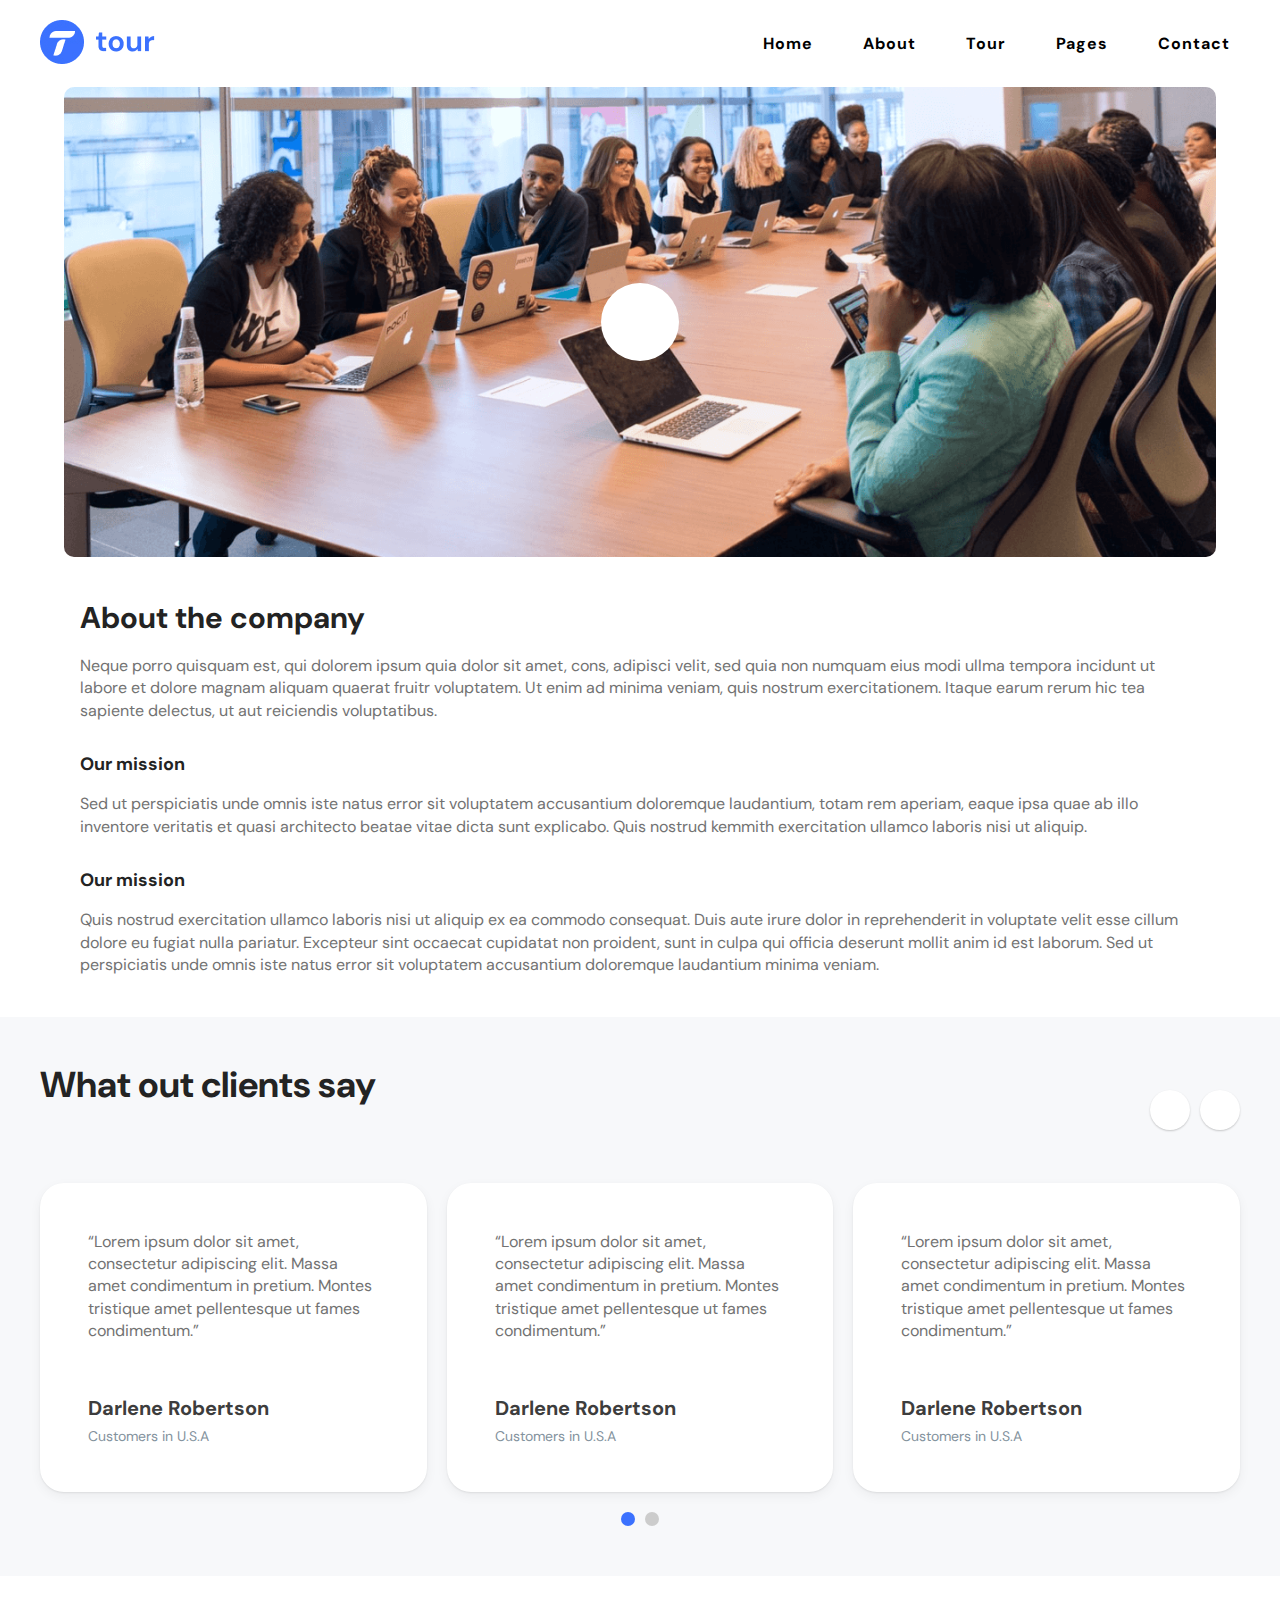
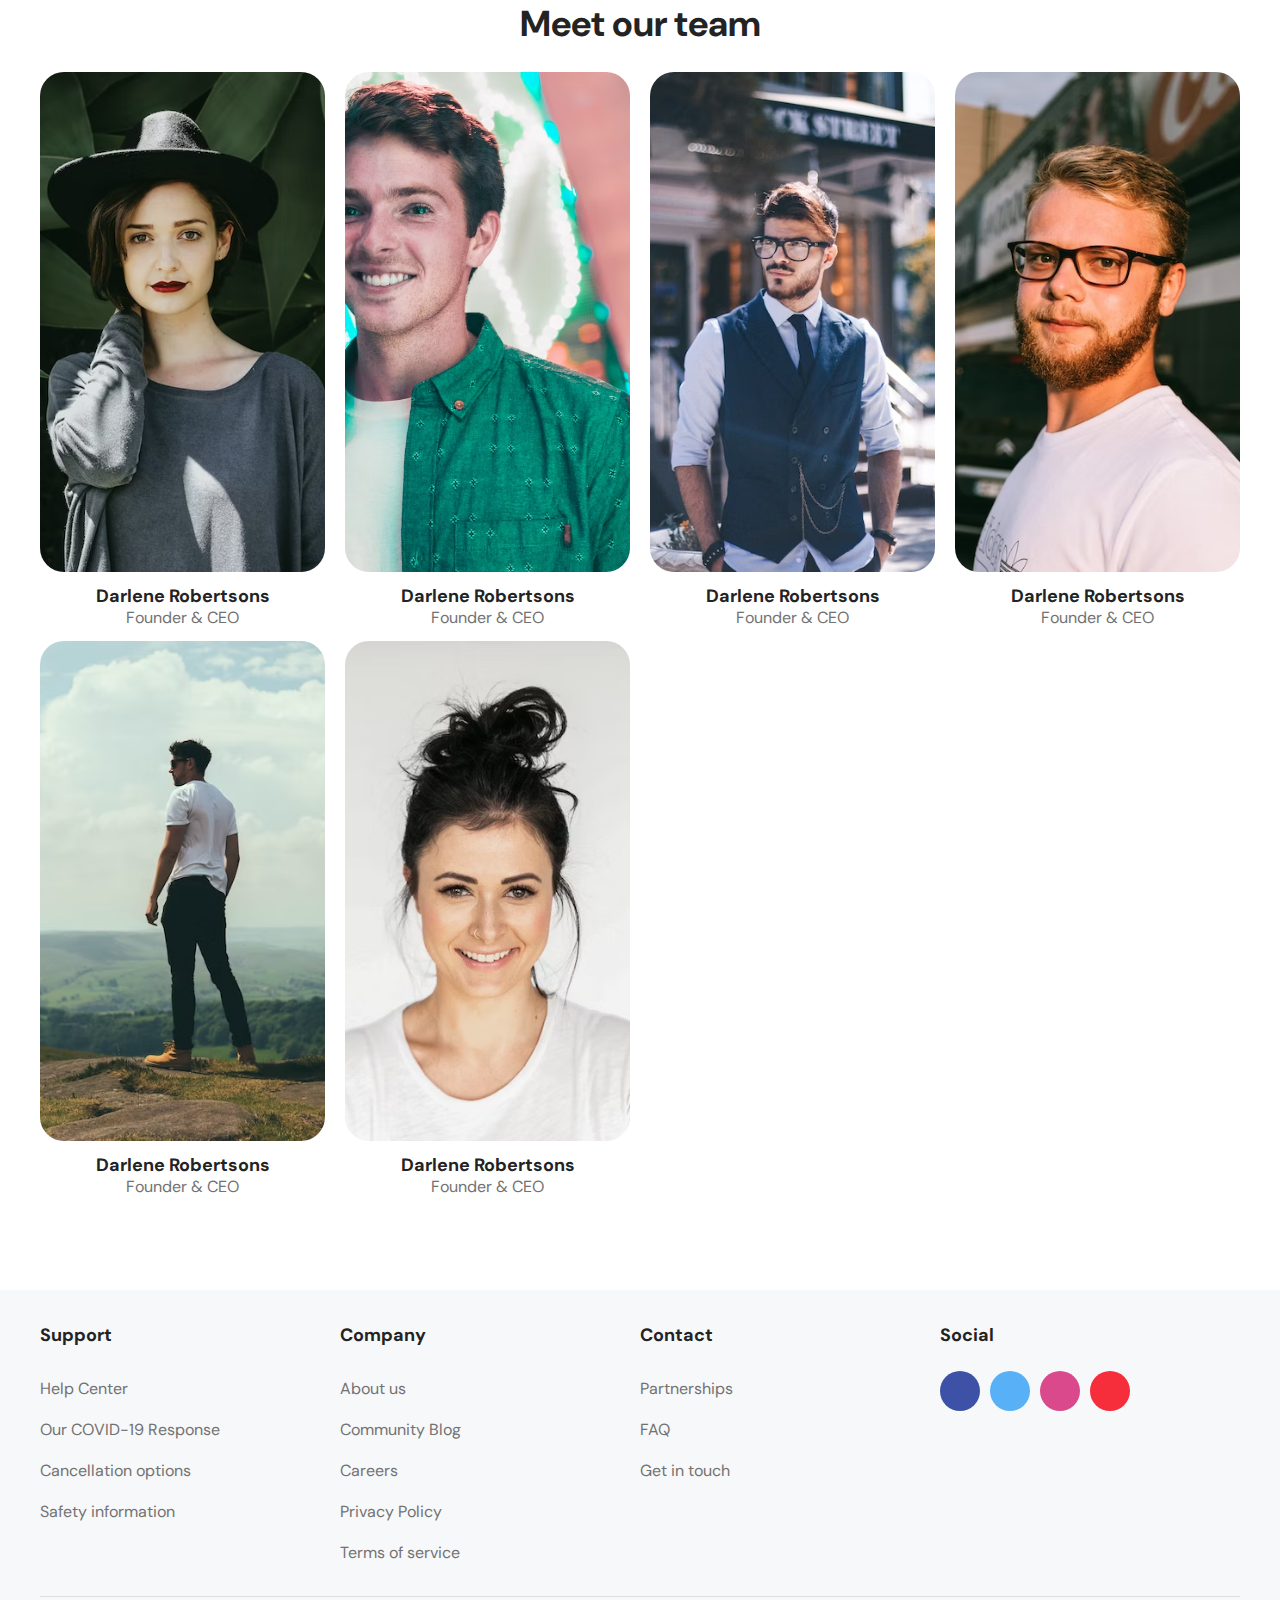
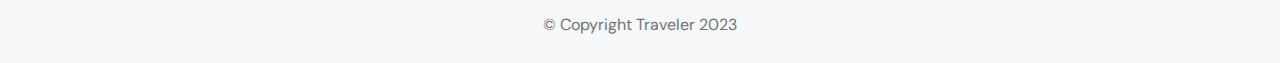
==== about.html @ c70fcf15 ""04/06/23": rest 2 pages" ====
<!DOCTYPE html>
<html lang="en">
  <head>
    <meta charset="UTF-8" />
    <meta http-equiv="X-UA-Compatible" content="IE=edge" />
    <meta name="viewport" content="width=device-width, initial-scale=1.0" />
    <title>Travel Website</title>
    <link rel="preconnect" href="https://fonts.googleapis.com" />
    <link rel="preconnect" href="https://fonts.gstatic.com" crossorigin />
    <link
      href="https://fonts.googleapis.com/css2?family=DM+Sans:wght@400;500;700&display=swap"
      rel="stylesheet"
    />
    <link
      rel="stylesheet"
      href="https://cdnjs.cloudflare.com/ajax/libs/font-awesome/6.4.0/css/all.min.css"
      integrity="sha512-iecdLmaskl7CVkqkXNQ/ZH/XLlvWZOJyj7Yy7tcenmpD1ypASozpmT/E0iPtmFIB46ZmdtAc9eNBvH0H/ZpiBw=="
      crossorigin="anonymous"
      referrerpolicy="no-referrer"
    />
    <link rel="stylesheet" href="./assets/css/reset.css" />
    <link rel="stylesheet" href="./assets/css/styles.css" />
  </head>
  <body>
    <!-- Header -->
    <header class="header">
      <div class="main-content">
        <div class="navbar">
          <a href="./index.html" class="navbar__logo">
            <img
              src="./assets/images/logo.jpg"
              alt="Tour"
              class="navbar__img"
            />
          </a>
          <nav class="navbar-list">
            <li class="navbar-item">
              <a href="./index.html" class="navbar-item__link">Home</a>
            </li>
            <li class="navbar-item">
              <a href="./about.html" class="navbar-item__link">About</a>
            </li>
            <li class="navbar-item">
              <a href="./tour.html" class="navbar-item__link">Tour</a>
            </li>
            <li class="navbar-item">
              <a href="#" class="navbar-item__link" id="page">Pages</a>
              <ul class="subnav">
                <li class="subnav-item">
                  <a href="#" class="subnav-item__link">Blog</a>
                </li>
                <li class="subnav-item">
                  <a href="#" class="subnav-item__link">Destination</a>
                </li>
              </ul>
            </li>
            <ul class="subnav-mobile">
              <li class="subnav-item">
                <a href="#" class="subnav-item__link">Blog</a>
              </li>
              <li class="subnav-item">
                <a href="#" class="subnav-item__link">Destination</a>
              </li>
            </ul>
            <li class="navbar-item">
              <a href="./about.html" class="navbar-item__link">Contact</a>
            </li>
          </nav>
          <div class="navbar-menu">
            <i class="fa-solid fa-bars navbar-menu__icon"></i>
          </div>
          <div class="overlay"></div>
        </div>
      </div>
    </header>
    <!-- Header -->
    <main>
      <section class="about">
        <div class="about-top">
          <div class="about-banner">
            <div class="about-play">
              <i class="fa fa-play"></i>
            </div>
          </div>
        </div>
        <div class="main-content">
          <div class="about-content">
            <!-- Group 1 -->
            <div class="about-group">
              <h2 class="about-group__heading">About the company</h2>
              <p class="about-group__desc">
                Neque porro quisquam est, qui dolorem ipsum quia dolor sit amet,
                cons, adipisci velit, sed quia non numquam eius modi ullma
                tempora incidunt ut labore et dolore magnam aliquam quaerat
                fruitr voluptatem. Ut enim ad minima veniam, quis nostrum
                exercitationem. Itaque earum rerum hic tea sapiente delectus, ut
                aut reiciendis voluptatibus.
              </p>
            </div>
            <div class="about-row">
              <!-- Group 2 -->
              <div class="about-group">
                <h2 class="about-group__heading about-group__heading--small">
                  Our mission
                </h2>
                <p class="about-group__desc">
                  Sed ut perspiciatis unde omnis iste natus error sit voluptatem
                  accusantium doloremque laudantium, totam rem aperiam, eaque
                  ipsa quae ab illo inventore veritatis et quasi architecto
                  beatae vitae dicta sunt explicabo. Quis nostrud kemmith
                  exercitation ullamco laboris nisi ut aliquip.
                </p>
              </div>
              <!-- Group 3 -->
              <div class="about-group">
                <h2 class="about-group__heading about-group__heading--small">
                  Our mission
                </h2>
                <p class="about-group__desc">
                  Quis nostrud exercitation ullamco laboris nisi ut aliquip ex
                  ea commodo consequat. Duis aute irure dolor in reprehenderit
                  in voluptate velit esse cillum dolore eu fugiat nulla
                  pariatur. Excepteur sint occaecat cupidatat non proident, sunt
                  in culpa qui officia deserunt mollit anim id est laborum. Sed
                  ut perspiciatis unde omnis iste natus error sit voluptatem
                  accusantium doloremque laudantium minima veniam.
                </p>
              </div>
            </div>
          </div>
        </div>
      </section>
      <section class="clients">
        <div class="main-content">
          <div class="section-top">
            <h2 class="section-top__heading">What out clients say</h2>
            <div class="section-icons">
              <div class="section-icon">
                <i class="fa fa-arrow-left"></i>
              </div>
              <div class="section-icon">
                <i class="fa fa-arrow-right"></i>
              </div>
            </div>
          </div>
          <div class="clients-body">
            <section class="clients-list">
              <!-- Item 1 -->
              <article class="clients-item">
                <div class="clients-content">
                  <p class="clients-content__desc">
                    “Lorem ipsum dolor sit amet, consectetur adipiscing elit.
                    Massa amet condimentum in pretium. Montes tristique amet
                    pellentesque ut fames condimentum.”
                  </p>
                  <div class="clients-stars">
                    <i class="fa fa fa-star"></i>
                    <i class="fa fa fa-star"></i>
                    <i class="fa fa fa-star"></i>
                    <i class="fa fa fa-star"></i>
                    <i class="fa fa fa-star"></i>
                  </div>
                  <h3 class="clients-content__author">Darlene Robertson</h3>
                  <span class="clients-content__place">Customers in U.S.A</span>
                </div>
              </article>
              <!-- Item 2 -->
              <article class="clients-item">
                <div class="clients-content">
                  <p class="clients-content__desc">
                    “Lorem ipsum dolor sit amet, consectetur adipiscing elit.
                    Massa amet condimentum in pretium. Montes tristique amet
                    pellentesque ut fames condimentum.”
                  </p>
                  <div class="clients-stars">
                    <i class="fa fa fa-star"></i>
                    <i class="fa fa fa-star"></i>
                    <i class="fa fa fa-star"></i>
                    <i class="fa fa fa-star"></i>
                    <i class="fa fa fa-star"></i>
                  </div>
                  <h3 class="clients-content__author">Darlene Robertson</h3>
                  <span class="clients-content__place">Customers in U.S.A</span>
                </div>
              </article>
              <!-- Item 1 -->
              <article class="clients-item">
                <div class="clients-content">
                  <p class="clients-content__desc">
                    “Lorem ipsum dolor sit amet, consectetur adipiscing elit.
                    Massa amet condimentum in pretium. Montes tristique amet
                    pellentesque ut fames condimentum.”
                  </p>
                  <div class="clients-stars">
                    <i class="fa fa fa-star"></i>
                    <i class="fa fa fa-star"></i>
                    <i class="fa fa fa-star"></i>
                    <i class="fa fa fa-star"></i>
                    <i class="fa fa fa-star"></i>
                  </div>
                  <h3 class="clients-content__author">Darlene Robertson</h3>
                  <span class="clients-content__place">Customers in U.S.A</span>
                </div>
              </article>
            </section>
            <ul class="clients-dots">
              <li class="clients-dot active"></li>
              <li class="clients-dot"></li>
            </ul>
          </div>
        </div>
      </section>
      <section class="members">
        <div class="main-content">
          <div class="section-top">
            <h2 class="section-top__heading">Meet our team</h2>
          </div>
          <div class="members-list">
            <!-- Item 1 -->
            <div class="members-item">
              <figure class="members-thumb">
                <img
                  src="./assets/images/ceo-1.avif"
                  alt=""
                  class="members-thumb__img"
                />
              </figure>
              <div class="members-content">
                <h3 class="members-content__author">Darlene Robertsons</h3>
                <p class="members-content__career">Founder & CEO</p>
              </div>
            </div>
            <!-- Item 2 -->
            <div class="members-item">
              <figure class="members-thumb">
                <img
                  src="./assets/images/ceo-2.avif"
                  alt=""
                  class="members-thumb__img"
                />
              </figure>
              <div class="members-content">
                <h3 class="members-content__author">Darlene Robertsons</h3>
                <p class="members-content__career">Founder & CEO</p>
              </div>
            </div>
            <!-- Item 3 -->
            <div class="members-item">
              <figure class="members-thumb">
                <img
                  src="./assets/images/ceo-3.avif"
                  alt=""
                  class="members-thumb__img"
                />
              </figure>
              <div class="members-content">
                <h3 class="members-content__author">Darlene Robertsons</h3>
                <p class="members-content__career">Founder & CEO</p>
              </div>
            </div>
            <!-- Item 4 -->
            <div class="members-item">
              <figure class="members-thumb">
                <img
                  src="./assets/images/ceo-4.avif"
                  alt=""
                  class="members-thumb__img"
                />
              </figure>
              <div class="members-content">
                <h3 class="members-content__author">Darlene Robertsons</h3>
                <p class="members-content__career">Founder & CEO</p>
              </div>
            </div>
            <!-- Item 5 -->
            <div class="members-item">
              <figure class="members-thumb">
                <img
                  src="./assets/images/ceo-5.avif"
                  alt=""
                  class="members-thumb__img"
                />
              </figure>
              <div class="members-content">
                <h3 class="members-content__author">Darlene Robertsons</h3>
                <p class="members-content__career">Founder & CEO</p>
              </div>
            </div>
            <!-- Item 6 -->
            <div class="members-item">
              <figure class="members-thumb">
                <img
                  src="./assets/images/ceo-6.avif"
                  alt=""
                  class="members-thumb__img"
                />
              </figure>
              <div class="members-content">
                <h3 class="members-content__author">Darlene Robertsons</h3>
                <p class="members-content__career">Founder & CEO</p>
              </div>
            </div>
          </div>
        </div>
      </section>
    </main>
    <!-- Footer -->
    <footer class="footer">
      <div class="main-content">
        <div class="footer-row">
          <div class="footer-col">
            <h3 class="footer-col__heading">Support</h3>
            <ul class="foooter-list">
              <li class="footer-item">
                <a href="#" class="footer-link">Help Center</a>
              </li>
              <li class="footer-item">
                <a href="#" class="footer-link">Our COVID-19 Response</a>
              </li>
              <li class="footer-item">
                <a href="#" class="footer-link">Cancellation options</a>
              </li>
              <li class="footer-item">
                <a href="#" class="footer-link">Safety information</a>
              </li>
            </ul>
          </div>
          <div class="footer-col">
            <h3 class="footer-col__heading">Company</h3>
            <ul class="foooter-list">
              <li class="footer-item">
                <a href="#" class="footer-link">About us</a>
              </li>
              <li class="footer-item">
                <a href="#" class="footer-link">Community Blog</a>
              </li>
              <li class="footer-item">
                <a href="#" class="footer-link">Careers</a>
              </li>
              <li class="footer-item">
                <a href="#" class="footer-link">Privacy Policy</a>
              </li>
              <li class="footer-item">
                <a href="#" class="footer-link">Terms of service </a>
              </li>
            </ul>
          </div>
          <div class="footer-col">
            <h3 class="footer-col__heading">Contact</h3>
            <ul class="foooter-list">
              <li class="footer-item">
                <a href="#" class="footer-link">Partnerships</a>
              </li>
              <li class="footer-item">
                <a href="#" class="footer-link">FAQ</a>
              </li>
              <li class="footer-item">
                <a href="#" class="footer-link">Get in touch</a>
              </li>
            </ul>
          </div>
          <div class="footer-col">
            <h3 class="footer-col__heading">Social</h3>
            <ul class="footer-social">
              <li class="footer-social__item">
                <a href="#" class="footer-social__link">
                  <i class="fa-brands fa-facebook"></i>
                </a>
              </li>
              <li class="footer-social__item">
                <a href="#" class="footer-social__link">
                  <i class="fa-brands fa-twitter"></i>
                </a>
              </li>
              <li class="footer-social__item">
                <a href="#" class="footer-social__link">
                  <i class="fa-brands fa-instagram"></i>
                </a>
              </li>
              <li class="footer-social__item">
                <a href="#" class="footer-social__link">
                  <i class="fa-brands fa-youtube"></i>
                </a>
              </li>
            </ul>
          </div>
        </div>
        <div class="copyright">© Copyright Traveler 2023</div>
      </div>
    </footer>
    <!-- Footer -->
    <script src="./assets/js/main.js"></script>
  </body>
</html>
---- assets/css/styles.css ----
html {
  font-size: 62.5%;
}

html,
body {
  scroll-behavior: smooth;
}

body {
  font-size: 1.6rem;
  font-family: "DM Sans", sans-serif;
  line-height: 1;
}

ul,
li {
  list-style: none;
}

a {
  text-decoration: none;
}

.main-content {
  width: 1200px;
  max-width: 100%;
  margin: 0 auto;
}

.header {
  background-color: #fff;
  padding: 2rem;
}
.header .navbar {
  display: flex;
  align-items: center;
  justify-content: space-between;
}
.header .navbar-list {
  display: flex;
  align-items: center;
  gap: 0 3rem;
}
.header .navbar-item {
  position: relative;
}
.header .navbar-item:hover .subnav {
  opacity: 1;
  visibility: visible;
}
.header .navbar-item__link {
  font-size: 1.6rem;
  font-weight: 700;
  padding: 1rem;
  color: #000;
  letter-spacing: 1px;
  transition: all 0.3s ease;
}
.header .navbar-item__link:hover {
  color: #3b71fe;
}
.header .navbar .subnav {
  position: absolute;
  background-color: #fff;
  box-shadow: 1px 1px 10px rgba(0, 0, 0, 0.1);
  left: 0;
  top: calc(100% + 36px);
  border-radius: 1rem;
  padding: 1rem;
  min-width: 12rem;
  transition: 0.25s all linear;
  opacity: 0;
  visibility: visible;
  z-index: 10;
}
.header .navbar .subnav-item__link {
  display: block;
  width: 100%;
  font-size: 1.6rem;
  color: #000;
  padding: 1.5rem 1rem;
  transition: all 0.3s ease;
}
.header .navbar .subnav-item__link:hover {
  color: #3b71fe;
}
.header .navbar .subnav::before {
  content: "";
  width: 100%;
  height: 3rem;
  background-color: transparent;
  position: absolute;
  left: 0;
  top: -3rem;
  z-index: 1;
  cursor: pointer;
}
.header .navbar-menu {
  width: 4rem;
  height: 4rem;
  display: flex;
  align-items: center;
  justify-content: center;
  font-size: 1.8rem;
  background-color: #3b71fe;
  border-radius: 6px;
  color: #fff;
  cursor: pointer;
  display: none;
  transition: all 0.25s linear;
}
.header .overlay {
  position: fixed;
  width: 100%;
  height: 100%;
  left: 0;
  top: 0;
  background-color: rgba(0, 0, 0, 0.4);
  z-index: 4;
  display: none;
}
.header .subnav-mobile {
  display: none;
}
@media only screen and (max-width: 1023.98px) {
  .header .navbar-menu {
    display: flex;
  }
  .header .navbar-list {
    position: fixed;
    width: 32rem;
    height: 100vh;
    background-color: #fff;
    box-shadow: 2px 2px 4px rgba(0, 0, 0, 0.2);
    left: 0;
    top: 0;
    display: block;
    padding: 2rem;
    transform: translateX(-100%);
    transition: all ease-in-out 0.3s;
    z-index: 5;
  }
  .header .navbar-list.active {
    transform: translateX(0%);
  }
  .header .navbar-item {
    padding: 2rem 2rem 2rem 0;
    border-bottom: 1px solid #ccc;
    text-transform: uppercase;
  }
  .header .subnav {
    display: none;
  }
  .header .subnav-mobile {
    padding: 0 2rem;
  }
  .header .subnav-mobile.is-actived {
    display: block;
  }
  .header .subnav-mobile .subnav-item {
    width: 100%;
  }
  .header .subnav-mobile .subnav-item__link {
    border-bottom: 1px solid #ccc;
    font-weight: 500;
  }
}
@media only screen and (max-width: 767.98px) {
  .header .navbar-list {
    width: 26rem;
  }
}

.hero {
  background: url("../../../assets/images/banner.png") no-repeat center/cover;
  padding: 13rem 0;
}
.hero-content {
  text-align: center;
}
.hero-content__heading {
  font-size: 6.4rem;
  color: #fff;
  font-weight: bold;
}
.hero-conent__desc {
  font-size: 1.8rem;
  color: #fff;
  margin: 1rem 0 3rem;
}
.hero-search {
  background-color: #fff;
  border-radius: 70px;
  box-shadow: 0px 1px 2px 0px rgba(0, 0, 0, 0.2);
}
.hero .destination-search {
  display: flex;
  align-items: center;
  justify-content: space-between;
  padding: 2rem;
}
.hero .destination-item {
  display: flex;
  align-items: center;
  gap: 0 2.5rem;
}
.hero .detination-info {
  display: flex;
  flex-direction: column;
  align-items: flex-start;
}
.hero .destination-title {
  color: #232323;
  margin-bottom: 0.5rem;
  font-weight: 500;
}
.hero .destination-wrapper {
  display: flex;
  gap: 0 12rem;
}
.hero .destination-ques,
.hero .destination-date {
  color: #727272;
  font-size: 1.4rem;
}
.hero-btn {
  background-color: #3b71fe;
  border-radius: 7rem;
  color: #fff;
  padding: 15px 35px;
  font-weight: 500;
  font-family: inherit;
  border: none;
  cursor: pointer;
  font-size: 1.6rem;
  min-width: 12rem;
  transition: all 0.25s linear;
}
.hero-btn:hover {
  background-color: rgba(59, 113, 254, 0.8);
}
@media only screen and (max-width: 1023.98px) {
  .hero-content__heading {
    font-size: 4.2rem;
  }
  .hero-search {
    margin: 0 2rem;
  }
}
@media only screen and (max-width: 767.98px) {
  .hero-btn {
    width: 100%;
    border-radius: 0 0 2rem 2rem;
    height: 8.2rem;
  }
  .hero-search {
    border-radius: 2rem;
  }
  .hero .destination-search {
    display: block;
    padding: 0;
  }
  .hero .destination-item {
    border-bottom: 1px solid #dedede;
    height: 8.2rem;
    padding: 2rem;
  }
  .hero .destination-wrapper {
    display: flex;
    align-items: center;
    gap: 0;
  }
  .hero .destination-wrapper > * {
    width: 50%;
  }
}

.top {
  padding: 8rem 0;
}
.top-tour__heading {
  font-size: 3.6rem;
  color: #232323;
  font-weight: bold;
  text-align: center;
}
.top-images {
  position: relative;
}
.top-wrapper {
  display: grid;
  grid-template-columns: repeat(5, 1fr);
  grid-column-gap: 1rem;
  height: 34rem;
  align-content: center;
}
.top-item {
  width: inherit;
  height: inherit;
  text-align: center;
  overflow: hidden;
  border-radius: 50%;
}
.top-item:hover .top-link img {
  transition: all 0.25s ease-in-out;
  transform: scale(1.1);
}
.top-link img {
  width: 100%;
  height: 100%;
  display: block;
  object-fit: cover;
  border-radius: 50%;
  transition: all 0.25s ease-in-out;
}
.top-view {
  font-size: 1.8rem;
  color: #232323;
  font-weight: bold;
  display: block;
  margin: 1.6rem 0 0.5rem;
}
.top-quantity {
  font-size: 1.6rem;
  color: #727272;
  line-height: 2.6rem;
}
.top-prev, .top-next {
  width: 4rem;
  height: 4rem;
  box-shadow: 0 7px 29px rgba(0, 0, 0, 0.2);
  border-radius: 50%;
  font-size: 1.6rem;
  color: #727272;
  display: flex;
  align-items: center;
  justify-content: center;
  cursor: pointer;
  position: absolute;
}
.top-prev {
  left: -5rem;
  top: 50%;
  transform: translateY(-50%);
}
.top-next {
  right: -2rem;
  top: 50%;
  transform: translateY(-50%);
}
.top-wrapper__item {
  text-align: center;
  width: 20rem;
  height: 20rem;
}
@media only screen and (max-width: 1023.98px) {
  .top-tour__heading {
    font-size: 3.2rem;
  }
  .top-prev, .top-next {
    display: none;
  }
  .top-wrapper {
    grid-auto-flow: column;
    overflow-x: auto;
    scroll-snap-type: x mandatory;
    scroll-snap-stop: always;
  }
  .top-wrapper::-webkit-scrollbar {
    display: none;
  }
  .top-item {
    scroll-snap-align: start;
  }
}
@media only screen and (max-width: 767.98px) {
  .top {
    padding: 5rem 0;
  }
}

.popular {
  padding: 3rem 0;
}
.popular-list {
  display: flex;
  align-items: center;
  gap: 0 2rem;
}
.popular-item {
  width: 25%;
  background-color: #fff;
  border-radius: 10px;
  box-shadow: 0 1px 2px rgba(0, 0, 0, 0.0784313725), 0 4px 12px rgba(0, 0, 0, 0.0509803922);
}
.popular-images {
  position: relative;
  border-radius: 2rem 2rem 0 0;
}
.popular-img {
  width: 100%;
  height: 100%;
  object-fit: cover;
  display: block;
  border-radius: 2rem 2rem 0 0;
  transition: all 0.3s ease-in-out;
}
.popular-thumb {
  display: flex;
}
.popular-features {
  position: absolute;
  top: 2rem;
  left: 2rem;
  padding: 4px 8px;
  background-color: #3b71fe;
  color: #fff;
  font-size: 1.4rem;
  border-radius: 6px;
  font-weight: bold;
}
.popular-thumb .fa-heart {
  position: absolute;
  top: 2rem;
  right: 2rem;
  color: #99acb7;
}
.popular-thumb img {
  position: absolute;
  right: 2rem;
  bottom: 0;
  transform: translateY(50%);
  width: 3.5rem;
  height: 3.5rem;
  object-fit: cover;
  border-radius: 50%;
}
.popular-content {
  background-color: #fff;
  padding: 2rem;
  border-radius: 0 0 2rem 2rem;
}
.popular-title {
  font-size: 1.4rem;
  color: #727272;
  display: block;
}
.popular-heading {
  font-size: 1.8rem;
  color: #232323;
  font-weight: bold;
  display: block;
  margin: 0.8rem 0 1rem;
}
.popular-link {
  color: inherit;
}
.popular-rate {
  display: flex;
  align-items: flex-start;
  gap: 0 0.5rem;
  margin-bottom: 2rem;
}
.popular-rate .fa-star {
  color: #ffb21d;
}
.popular-reviews {
  font-size: 1.4rem;
  color: #727272;
}
.popular-price {
  display: flex;
  align-items: center;
  justify-content: space-between;
  padding-top: 2rem;
  border-top: 1px solid #dedede;
}
.popular-price p {
  font-size: 1.4rem;
  color: #727272;
}
.popular-price strong {
  color: #232323;
  font-weight: bold;
}
.popular-second {
  color: #727272;
}
@media only screen and (max-width: 1023.98px) {
  .popular .section-top {
    padding: 2rem;
  }
  .popular-list {
    flex-wrap: wrap;
    margin-left: 3rem;
  }
  .popular-item {
    width: calc(50% - 1rem);
    margin-left: -1rem;
    margin-top: 1rem;
  }
}
@media only screen and (max-width: 767.98px) {
  .popular .section-top__heading {
    width: 100%;
    font-size: 3rem;
    text-align: center;
    margin-bottom: 3rem;
  }
  .popular-list {
    display: block;
    margin-left: 0;
    padding: 2rem;
  }
  .popular-item {
    width: 100%;
    margin-left: 0;
    margin-top: 2rem;
  }
  .popular .section-icons {
    display: none;
  }
}

.stories {
  background-color: #f7f8fa;
  padding: 3rem 0;
}
.stories-body {
  margin-top: 3rem;
}
.stories-cards {
  display: flex;
  align-items: center;
  margin-left: -2rem;
}
.stories-card {
  width: calc(25% - 2rem);
  margin-left: 2rem;
  transition: all 0.3s ease-in;
}
.stories-card:hover {
  transform: translateY(-5px);
}
.stories-images {
  border-radius: 2rem 2rem 0 0;
  overflow: hidden;
}
.stories-img {
  width: 100%;
  height: 100%;
  display: block;
  object-fit: contain;
  transition: all 0.3s ease-in-out;
  border-radius: 2rem 2rem 0 0;
}
.stories-img:hover {
  transform: scale(1.1);
}
.stories-content {
  padding: 2rem;
  border-radius: 0 0 2rem 2rem;
  background-color: #fff;
  box-shadow: 1px 1px 5px rgba(0, 0, 0, 0.1);
}
.stories-heading {
  font-size: 1.8rem;
  color: #232323;
  font-weight: bold;
  display: block;
  margin-bottom: 1rem;
}
.stories-heading a {
  color: inherit;
}
.stories-desc {
  font-size: 1.6rem;
  color: #727272;
  line-height: 1.625;
}
@media only screen and (max-width: 1023.98px) {
  .stories .section-top {
    padding: 2rem;
  }
  .stories-cards {
    flex-wrap: wrap;
    margin-left: -1.5rem;
    padding: 2rem;
  }
  .stories-card {
    width: calc(50% - 1.5rem);
    margin-left: 1.5rem;
    margin-top: 1.5rem;
  }
}
@media only screen and (max-width: 767.98px) {
  .stories-body {
    margin-top: 1.5rem;
  }
  .stories .section-top__heading {
    width: 100%;
    font-size: 3rem;
    text-align: center;
    margin-bottom: 0;
  }
  .stories .section-icons {
    display: none;
  }
  .stories-cards {
    display: block;
    margin-left: 0;
  }
  .stories-card {
    width: 100%;
    margin-left: 0;
  }
}

.offers {
  padding: 5rem 0;
  background-color: #fff;
}
.offers-main {
  display: flex;
}
.offers-images, .offers-content {
  width: 50%;
}
.offers-img {
  width: 100%;
  height: 100%;
  object-fit: cover;
  display: block;
  border-radius: 2rem 0 0 2rem;
}
.offers-content {
  border: 1px solid #dedede;
  border-left: none;
  border-radius: 0 2rem 2rem 0;
  background-color: #fcfcfc;
  text-align: center;
  padding: 6rem;
}
.offers-content__heading {
  font-size: 3.6rem;
  color: #232323;
  font-weight: bold;
}
.offers-content__desc {
  font-size: 1.6rem;
  color: #727272;
  line-height: 1.625;
  margin: 2rem 0 3rem;
}
.offers-form__group {
  position: relative;
}
.offers-form__group-input {
  display: block;
  width: 100%;
  height: 60px;
  border: 1px solid #dedede;
  border-radius: 80px;
  font-size: 16px;
  font-weight: 400;
  color: #83929d;
  padding-left: 2rem;
  margin-right: 1rem;
  font-family: inherit;
}
.offers-form__group-input:focus {
  outline: none;
}
.offers-form__group-btn {
  position: absolute;
  right: 0;
  top: 50%;
  transform: translateY(-50%);
  background-color: #3b71fe;
  font-size: 1.6rem;
  color: #fff;
  font-weight: 500;
  border-radius: 8rem;
  width: max-content;
  display: block;
  border: none;
  outline: none;
  cursor: pointer;
  font-family: inherit;
  padding: 15px 35px;
  transition: all 0.3s ease;
}
.offers-form__group-btn:hover {
  background-color: rgba(59, 113, 254, 0.7);
}
@media only screen and (max-width: 1023.98px) {
  .offers-content__heading {
    font-size: 2.8rem;
  }
  .offers-main {
    flex-direction: column;
    padding: 0 2rem;
  }
  .offers-images {
    width: 100%;
    border-radius: 2rem 2rem 0 0;
  }
  .offers-img {
    border-radius: 2rem 2rem 0 0;
  }
  .offers-content {
    width: 100%;
    border-radius: 0 0 2rem 2rem;
    padding: 4rem 0;
    border-width: 0 1px 1px 1px;
    border-color: #dedede;
  }
  .offers-form__group-btn {
    right: 1rem;
  }
  .offers-form__group-input {
    width: 97%;
  }
}
@media only screen and (max-width: 767.98px) {
  .offers-form__group-input {
    width: 93%;
  }
}

.about-top {
  width: 90%;
  margin: 0 auto;
  height: 47rem;
}
.about-banner {
  position: relative;
  width: 100%;
  background-image: url("../../../assets/images/bg-video.png");
  background-repeat: no-repeat;
  background-position: center;
  background-size: cover;
  width: 100%;
  height: 100%;
  border-radius: 10px;
}
.about-play {
  position: absolute;
  top: 50%;
  left: 50%;
  transform: translate(-50%, -50%);
  background-color: #fff;
  width: 7.8rem;
  height: 7.8rem;
  color: #3b71fe;
  border-radius: 50%;
  display: flex;
  align-items: center;
  justify-content: center;
  font-size: 2rem;
  cursor: pointer;
  transition: all 0.3s ease;
}
.about-play:hover {
  background-color: #3b71fe;
  color: #fff;
}
.about-banner__img {
  width: 100%;
  height: 100%;
  object-fit: cover;
}
.about-content {
  margin: 4rem;
}
.about-group {
  margin-bottom: 3rem;
}
.about-group:last-of-type {
  margin-bottom: 0;
}
.about-group__heading {
  font-size: 3rem;
  font-weight: bold;
  color: #232323;
  line-height: 1.4;
  margin-bottom: 1.6rem;
}
.about-group__heading--small {
  font-size: 1.8rem;
}
.about-group__desc {
  font-size: 1.6rem;
  color: #727272;
  line-height: 1.4;
}
@media only screen and (max-width: 1023.98px) {
  .about-content {
    margin-top: 3rem;
  }
  .about-group {
    margin-bottom: 2rem;
  }
}
@media only screen and (max-width: 767.98px) {
  .about-content {
    margin: 2.5rem;
  }
}

.clients {
  background-color: #f7f8fa;
  padding: 5rem 2rem;
}
.clients .section-top {
  margin-bottom: 3rem;
}
.clients-list {
  display: grid;
  grid-template-columns: repeat(auto-fit, minmax(calc(33.3333333333% - 2rem), 1fr));
  grid-gap: 0 2rem;
}
.clients-item {
  background-color: #fff;
  border-radius: 2.4rem;
  box-shadow: 0 1px 2px rgba(0, 0, 0, 0.08), 0 4px 12px rgba(0, 0, 0, 0.05);
  margin-bottom: 2rem;
}
.clients-content {
  padding: 4.8rem;
}
.clients-content__desc {
  font-size: 1.6rem;
  color: #727272;
  line-height: 1.4;
  margin-bottom: 3rem;
}
.clients-stars {
  display: inline-flex;
}
.clients-stars i {
  color: #ffb21d;
}
.clients-content__author {
  margin: 1rem 0;
  color: #3d3d3d;
  font-weight: bold;
  font-size: 2rem;
}
.clients-content__place {
  font-size: 1.4rem;
  color: #83929d;
}
.clients-dots {
  display: flex;
  justify-content: center;
  width: 100%;
  gap: 0 1rem;
}
.clients-dot {
  width: 1.4rem;
  height: 1.4rem;
  background-color: #ccc;
  border-radius: 50%;
  cursor: pointer;
}
.clients-dot.active {
  background-color: #3b71fe;
}
@media only screen and (max-width: 1023.98px) {
  .clients .section-top__heading {
    font-size: 3.2rem;
  }
  .clients-list {
    grid-auto-flow: column;
    grid-template-columns: repeat(3, 60%);
    overflow-x: auto;
    scroll-snap-type: x mandatory;
    scroll-behavior: smooth;
    -ms-overflow-style: none; /* IE and Edge */
    scrollbar-width: none; /* Firefox */
  }
  .clients-list::-webkit-scrollbar {
    display: none;
  }
  .clients-item {
    scroll-snap-align: start;
    scroll-snap-stop: always;
  }
}
@media only screen and (max-width: 767.98px) {
  .clients {
    padding: 4rem 2rem;
  }
  .clients-list {
    grid-template-columns: repeat(3, 90%);
  }
  .clients-dots {
    display: none;
  }
  .clients .section-icons {
    display: none;
  }
  .clients .section-top {
    text-align: center;
    margin-bottom: 0;
  }
  .clients .section-top__heading {
    width: 100%;
    margin-bottom: 3rem;
  }
}

.members {
  margin: 3rem 0 8rem;
}
.members .section-top {
  text-align: center;
}
.members .section-top__heading {
  width: 100%;
  margin-bottom: 3rem;
}
.members-list {
  display: flex;
  flex-wrap: wrap;
  margin-left: -2rem;
}
.members-item {
  width: calc(25% - 2rem);
  margin-left: 2rem;
}
.members-thumb {
  height: 50rem;
  overflow: hidden;
  border-radius: 2.4rem;
}
.members-thumb:hover .members-thumb__img {
  transform: scale(1.2);
}
.members-thumb__img {
  display: block;
  width: 100%;
  height: 100%;
  object-fit: cover;
  transition: all 0.3s ease;
  cursor: pointer;
}
.members-content {
  padding: 1.5rem 0;
  text-align: center;
}
.members-content__author {
  font-size: 1.8rem;
  color: #232323;
  font-weight: 700;
  margin-bottom: 0.5rem;
}
.members-content__career {
  font-size: 1.6rem;
  color: #727272;
}
@media only screen and (max-width: 1023.98px) {
  .members-list {
    margin: 0;
    gap: 0;
    padding: 2rem;
    margin-left: -2rem;
  }
  .members-item {
    width: calc(50% - 2rem);
    margin: 0;
    margin-left: 2rem;
  }
}
@media only screen and (max-width: 767.98px) {
  .members-item {
    width: 100%;
  }
}

.path {
  padding: 2rem 0;
  border: 1px solid;
  border-left: 0;
  border-right: 0;
  border-color: #eaeef3;
  margin-bottom: 3rem;
  display: block;
}
.path-list {
  display: flex;
  gap: 0 3rem;
  position: relative;
}
.path-list::before {
  content: "";
  width: 5px;
  height: 5px;
  background-color: #ccc;
  border-radius: 50%;
  position: absolute;
  top: 50%;
  left: 5%;
  transform: translate(-50%, -50%);
}
.path-item__link {
  color: #5e6d77;
  font-size: 1.6rem;
}
.path-item__link.active {
  color: #3b71fe;
  font-weight: bold;
}
@media only screen and (max-width: 1023.98px) {
  .path {
    padding: 2rem;
  }
  .path-list::before {
    left: 8%;
  }
}
@media only screen and (max-width: 767.98px) {
  .path-list::before {
    left: 18%;
  }
}

.tour .section-top {
  text-align: center;
}
.tour .section-top__heading {
  width: 100%;
}
.tour-list {
  display: flex;
  flex-wrap: wrap;
  margin-left: -2rem;
}
.tour-item-wrapper {
  width: calc(33.3333333333% - 2rem);
  margin-left: 2rem;
}
.tour-item {
  box-shadow: 0 1px 2px rgba(0, 0, 0, 0.0784313725), 0 4px 12px rgba(0, 0, 0, 0.0509803922);
  border-radius: 10px;
  background-color: #fff;
  margin-bottom: 2rem;
}
.tour-thumb {
  height: 100%;
  overflow: hidden;
  border-radius: 1rem 1rem 0 0;
}
.tour-thumb:hover .tour-thumb__img {
  transform: scale(1.1);
}
.tour-thumb__img {
  width: 100%;
  height: 100%;
  object-fit: cover;
  display: block;
  transition: all 0.3s ease;
  border-radius: 1rem 1rem 0 0;
  cursor: pointer;
}
.tour-content {
  padding: 2rem;
  background-color: #fff;
  border-radius: 0 0 1rem 1rem;
}
.tour-content__heading {
  font-size: 1.8rem;
  color: #232323;
  font-weight: 700;
  display: block;
  margin-top: 8px;
  margin-bottom: 1rem;
}
.tour-content__desc {
  display: -webkit-box;
  -webkit-line-clamp: 2;
  -webkit-box-orient: vertical;
  text-overflow: ellipsis;
  overflow: hidden;
  word-break: break-word;
  white-space: normal;
  font-size: 1.6rem;
  color: #727272;
  line-height: 1.4;
}
@media only screen and (max-width: 1023.98px) {
  .tour-body {
    padding: 2rem;
  }
  .tour-item-wrapper {
    width: calc(50% - 2rem);
  }
}
@media only screen and (max-width: 768.98px) {
  .tour .section-top__heading {
    margin-bottom: 3rem;
  }
  .tour-item-wrapper {
    width: 100%;
  }
}

.map {
  width: 100%;
  position: relative;
  padding-bottom: 56.25%;
  height: 0;
}
.map iframe {
  position: absolute;
  left: 0;
  top: 0;
  width: 100%;
  height: 100%;
}

.form {
  margin: 5rem 0;
}
.form-body {
  width: 95%;
  margin: auto;
  display: flex;
  align-items: center;
}
.form-info {
  width: 50%;
}
.form-info__heading {
  font-size: 3rem;
  color: #232323;
  font-weight: bold;
  line-height: 1.6;
}
.form-info__desc {
  font-size: 1.6rem;
  color: #727272;
  line-height: 1.4;
  margin: 1rem 0 3rem;
}
.form-contact__item {
  display: block;
}
.form-contact__link {
  width: 40%;
  display: flex;
  gap: 0 2rem;
  margin-bottom: 1.5rem;
  padding-bottom: 1.5rem;
  border-bottom: 1px solid #dedede;
}
.form-contact__link i {
  color: #3b71fe;
}
.form-contact__link span {
  color: #232323;
}
@media only screen and (max-width: 1023.98px) {
  .form-body {
    width: 100%;
    flex-direction: column;
    align-items: flex-start;
  }
  .form-info {
    width: 100%;
  }
}
@media only screen and (max-width: 767.98px) {
  .form-contact__link {
    width: 80%;
  }
}

.detail {
  margin-top: 5rem;
}
.detail-content {
  width: 65%;
}
.detail-heading {
  font-size: 3rem;
  color: #232323;
  font-weight: bold;
  margin-bottom: 1rem;
}
.detail-info {
  display: flex;
  align-items: center;
  padding: 1rem 0;
}
.detail-rating {
  display: flex;
  align-items: center;
  gap: 0 1rem;
}
.detail-rating__star i {
  color: #ffb21d;
}
.detail-rating__comment {
  font-size: 1.4rem;
  color: #727272;
}
.detail-place {
  display: block;
  position: relative;
  padding-left: 2rem;
}
.detail-place::before {
  content: "";
  width: 5px;
  height: 5px;
  background-color: #727272;
  border-radius: 50%;
  position: absolute;
  top: 50%;
  left: 1rem;
  transform: translateY(-50%);
  margin-left: -0.5rem;
}
.detail-view {
  margin-top: 5rem;
  display: flex;
  flex-wrap: wrap;
  padding-bottom: 4rem;
  margin-bottom: 4rem;
  border-bottom: 1px solid #eaeef3;
}
.detail-item {
  display: flex;
  width: 25%;
  gap: 0 1.5rem;
}
.detail-icon {
  width: 4.5rem;
  height: 4.5rem;
  display: flex;
  align-items: center;
  justify-content: center;
  border: 1px solid #dedede;
  border-radius: 1rem;
}
.detail-context {
  display: flex;
  flex-direction: column;
  gap: 5px 0;
}
.detail-context span {
  font-weight: bold;
}
.detail-context span:last-child {
  font-weight: 300;
}
.detail-about__heading {
  font-size: 3.6rem;
  color: #232323;
  font-weight: bold;
  line-height: 1.4;
  margin-bottom: 1rem;
}
.detail-about__desc {
  font-size: 1.6rem;
  color: #727272;
  line-height: 1.6;
}
.detail-highlights {
  margin-top: 3rem;
  padding-bottom: 4rem;
  margin-bottom: 4rem;
  border-bottom: 1px solid #dedede;
}
.detail-highlights__heading, .detail-include__heading {
  font-size: 2.6rem;
  color: #232323;
  font-weight: bold;
  margin-bottom: 3rem;
  text-transform: uppercase;
}
.detail-highlights__item {
  position: relative;
  font-size: 1.4rem;
  color: #5e6d77;
  line-height: 1.6;
  margin-bottom: 2rem;
  padding-left: 2rem;
}
.detail-highlights__item::before {
  content: "";
  position: absolute;
  width: 8px;
  height: 8px;
  border: 1px solid #5191fa;
  border-radius: 50%;
  left: 0;
  top: 50%;
  transform: translateY(-50%);
}
.detail-include__heading {
  text-transform: none;
}
.detail-include__content {
  display: flex;
  align-items: center;
  justify-content: space-between;
}
.detail-include__left-item, .detail-include__right-item {
  margin-bottom: 1.6rem;
}
.detail-include__left-item i, .detail-include__right-item i {
  background: #cef2e5;
  color: #10ac58;
  padding: 5px;
  border-radius: 50%;
  margin-right: 1rem;
}
.detail-include__right-item i {
  background: #fad6d6;
  color: #da3838;
  padding: 5px 8px;
}

.footer {
  padding: 3rem 2rem;
  background-color: #f7f8fa;
}
.footer-row {
  display: flex;
  padding-bottom: 2rem;
  border-bottom: 1px solid #dedede;
}
.footer-col {
  width: 25%;
}
.footer-col__heading {
  font-size: 1.8rem;
  color: #232323;
  font-weight: bold;
  line-height: 1.7;
  margin-bottom: 2rem;
}
.footer-link {
  margin-bottom: 5px;
  padding: 0.5rem 0;
  display: block;
  font-size: 1.6rem;
  color: #727272;
  line-height: 1.625;
}
.footer-link:hover {
  color: #3b71fe;
}
.footer-social {
  display: flex;
  gap: 0 1rem;
}
.footer-social__item {
  width: 4rem;
  height: 4rem;
  display: flex;
  align-items: center;
  justify-content: center;
  border-radius: 50%;
  cursor: pointer;
  background-color: #3d52a6;
  transition: all 0.3s ease-in-out;
}
.footer-social__item:hover {
  transform: scale(1.1);
}
.footer-social__link i {
  font-size: 1.8rem;
  color: #fff;
}
.footer-social__item:nth-child(2) {
  background-color: #58b1f7;
}
.footer-social__item:nth-child(3) {
  background-color: #d9498c;
}
.footer-social__item:last-child {
  background-color: #f62d3a;
}
.footer .copyright {
  padding-top: 2rem;
  font-size: 1.6rem;
  color: #727272;
  text-align: center;
}
@media only screen and (max-width: 1023.98px) {
  .footer-row {
    flex-wrap: wrap;
  }
  .footer-col {
    width: 50%;
    margin-bottom: 1.5rem;
  }
}
@media only screen and (max-width: 767.98px) {
  .footer-social__item {
    flex-shrink: 0;
  }
}

.section-top {
  display: flex;
  align-items: center;
  justify-content: space-between;
}
.section-top__heading {
  font-size: 3.6rem;
  color: #232323;
  font-weight: bold;
  margin-bottom: 5rem;
}
.section-icons {
  display: flex;
  gap: 0 1rem;
}
.section-icon {
  box-shadow: 0px 1px 2px 0px rgba(0, 0, 0, 0.2);
  background-color: #fff;
  width: 4rem;
  height: 4rem;
  display: flex;
  align-items: center;
  justify-content: center;
  font-size: 1.4rem;
  border-radius: 50%;
  cursor: pointer;
  color: #272727;
  transition: all 0.3s ease;
}
.section-icon:hover {
  background-color: #3b71fe;
  color: #fff;
}

.form-action {
  width: 50%;
  margin-left: auto;
  padding: 4rem;
  box-shadow: 0 5px 20px rgba(0, 0, 0, 0.1019607843);
  border-radius: 2rem;
}
.form-action__heading {
  font-size: 3rem;
  color: #232323;
  font-weight: bold;
  line-height: 1.4;
  margin-bottom: 2rem;
}
.form-wrapper {
  display: flex;
  align-items: center;
  gap: 0 5rem;
  margin-bottom: 2.5rem;
}
.form .form-group {
  width: 100%;
  position: relative;
}
.form-input {
  width: 100%;
  border: 1px solid #dedede;
  font-family: inherit;
  padding: 1rem 1.5rem;
  border-radius: 1rem;
  color: #5e6d77;
}
.form-input:focus {
  outline: none;
}
.form-input:focus ~ .form-label {
  top: -1rem;
  transform: translateY(-50%);
}
.form-label {
  position: absolute;
  top: 1rem;
  left: 1.5rem;
  color: #5e6d77;
  user-select: none;
  pointer-events: none;
  transition: all 0.3s linear;
}
.form-area {
  resize: vertical;
  width: 100%;
  padding: 1.5rem;
  font-size: 1.6rem;
  color: #5e6d77;
  border: 1px solid #dedede;
  border-radius: 1rem;
  outline: none;
  height: 15rem;
}
.form-area:focus ~ .form-label {
  top: -1rem;
  transform: translateY(-50%);
}
.form-submit {
  display: block;
  padding: 1.5rem 2rem;
  font-size: 1.4rem;
  color: #fff;
  font-weight: 500;
  background-color: #3b71fe;
  border: none;
  border-radius: 5rem;
  outline: none;
  cursor: pointer;
  font-family: inherit;
  transition: all 0.3s ease;
}
.form-submit:hover {
  background-color: #3b71fe;
  opacity: 0.8;
}
@media only screen and (max-width: 1023.98px) {
  .form-action {
    width: 100%;
  }
}
@media only screen and (max-width: 767.98px) {
  .form-action {
    width: 90%;
  }
  .form-area, .form-input {
    width: 90%;
  }
  .form-label {
    font-size: 1.4rem;
  }
  .form-submit {
    width: 100%;
  }
}

.slider {
  position: relative;
}

.slider-next,
.slider-prev {
  width: 5rem;
  height: 5rem;
  border-radius: 50%;
  background-color: #ccc;
  color: #fff;
  cursor: pointer;
  display: flex;
  align-items: center;
  justify-content: center;
  position: absolute;
  top: 50%;
  transform: translateY(-50%);
  font-size: 2rem;
  z-index: 10;
}

.slider-prev {
  left: -2.5rem;
}

.slider-next {
  right: -2.5rem;
}

.slider-dots {
  position: absolute;
  left: 50%;
  transform: translateX(-50%);
  bottom: 2.5rem;
  display: flex;
  align-items: center;
  justify-content: center;
  list-style: none;
  z-index: 10;
}

.slider-dot-item {
  width: 2rem;
  height: 2rem;
  background-color: #ccc;
  border-radius: 50%;
  transition: all 0.3s ease;
}

.slider-dot-item.dot-active {
  background-color: #3d6ef7;
}

.slider-dot-item + .slider-dot-item {
  margin-left: 2rem;
}

.slider-wrapper {
  width: 100%;
  height: 60rem;
  overflow: hidden;
  position: relative;
}

.slider-main {
  display: flex;
  position: relative;
  transition: transform 0.25s linear;
  height: 100%;
}

.slider-item {
  width: 100%;
  height: 100%;
  flex: 1 0 100%;
  user-select: none;
}

li {
  list-style: none;
}

.slider-item img {
  width: 100%;
  height: 100%;
  object-fit: cover;
  border-radius: 1rem;
}

/*# sourceMappingURL=styles.css.map */
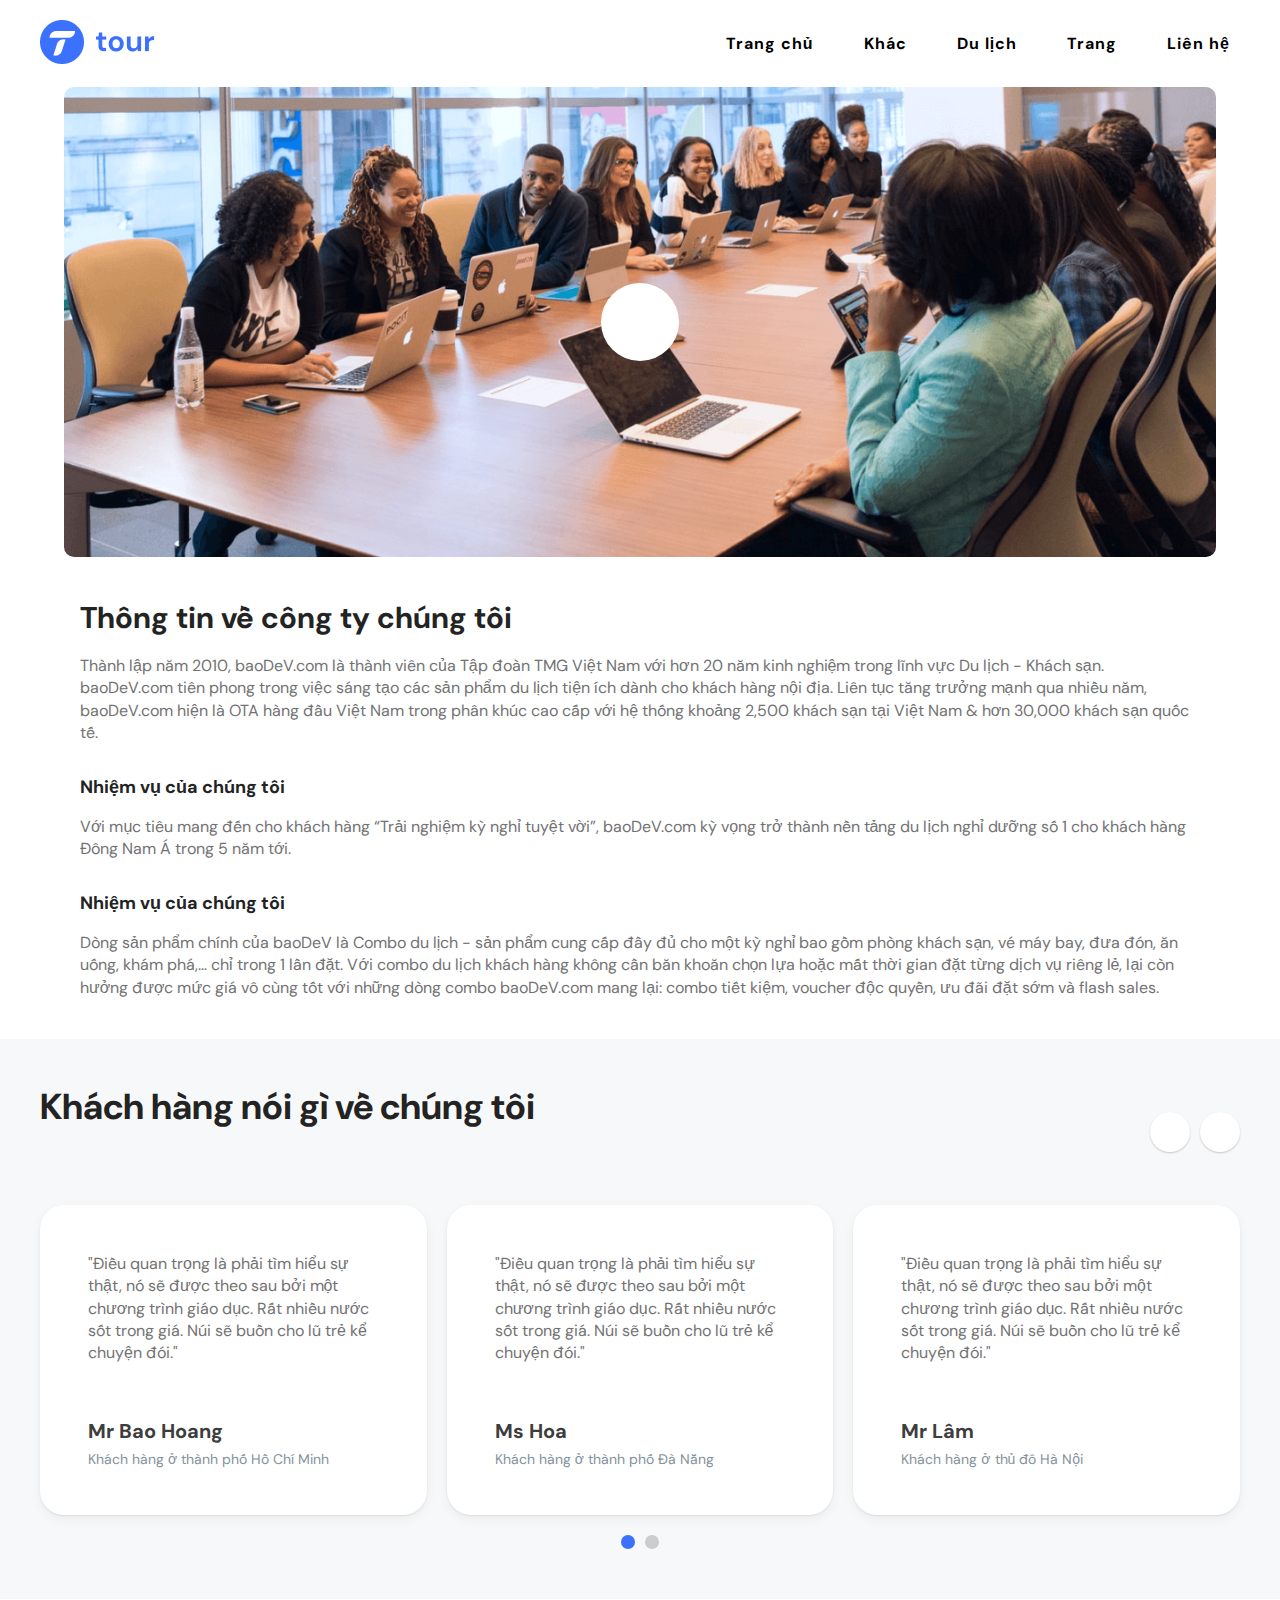
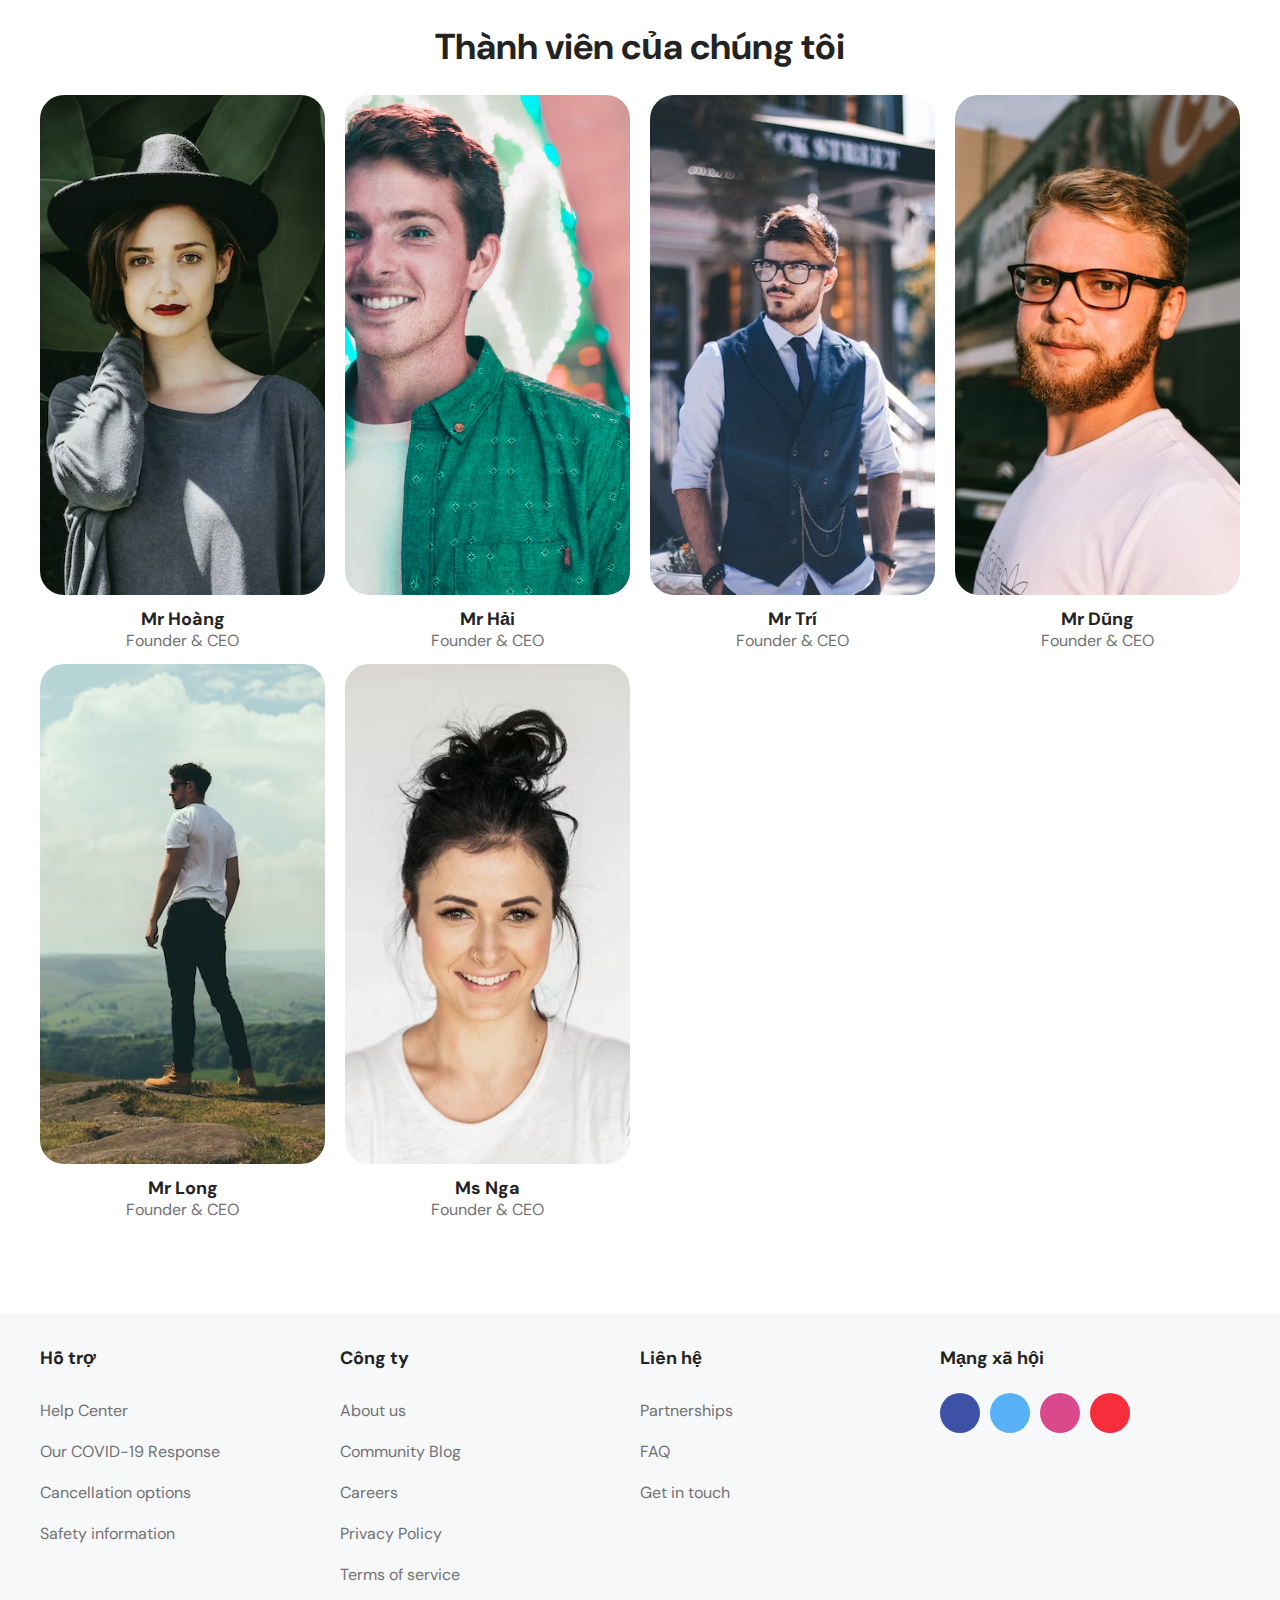
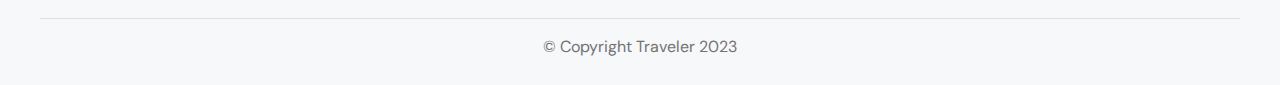
==== commit ff8fa6f4: ""06/07/23": finish project" ====
--- a/about.html
+++ b/about.html
@@ -35,35 +35,39 @@
           </a>
           <nav class="navbar-list">
             <li class="navbar-item">
-              <a href="./index.html" class="navbar-item__link">Home</a>
+              <a href="./index.html" class="navbar-item__link">Trang chủ</a>
             </li>
             <li class="navbar-item">
-              <a href="./about.html" class="navbar-item__link">About</a>
+              <a href="./about.html" class="navbar-item__link">Khác</a>
             </li>
             <li class="navbar-item">
-              <a href="./tour.html" class="navbar-item__link">Tour</a>
+              <a href="./tour.html" class="navbar-item__link">Du lịch</a>
             </li>
             <li class="navbar-item">
-              <a href="#" class="navbar-item__link" id="page">Pages</a>
+              <a href="#" class="navbar-item__link" id="page">Trang</a>
               <ul class="subnav">
                 <li class="subnav-item">
-                  <a href="#" class="subnav-item__link">Blog</a>
+                  <a href="./blog.html" class="subnav-item__link">Bài viết</a>
                 </li>
                 <li class="subnav-item">
-                  <a href="#" class="subnav-item__link">Destination</a>
+                  <a href="./destination.html" class="subnav-item__link"
+                    >Điểm đến</a
+                  >
                 </li>
               </ul>
             </li>
             <ul class="subnav-mobile">
               <li class="subnav-item">
-                <a href="#" class="subnav-item__link">Blog</a>
+                <a href="./blog.html" class="subnav-item__link">Bài viết</a>
               </li>
               <li class="subnav-item">
-                <a href="#" class="subnav-item__link">Destination</a>
+                <a href="./destination.html" class="subnav-item__link"
+                  >Điểm đến</a
+                >
               </li>
             </ul>
             <li class="navbar-item">
-              <a href="./about.html" class="navbar-item__link">Contact</a>
+              <a href="./contact.html" class="navbar-item__link">Liên hệ</a>
             </li>
           </nav>
           <div class="navbar-menu">
@@ -87,43 +91,45 @@
           <div class="about-content">
             <!-- Group 1 -->
             <div class="about-group">
-              <h2 class="about-group__heading">About the company</h2>
+              <h2 class="about-group__heading">
+                Thông tin về công ty chúng tôi
+              </h2>
               <p class="about-group__desc">
-                Neque porro quisquam est, qui dolorem ipsum quia dolor sit amet,
-                cons, adipisci velit, sed quia non numquam eius modi ullma
-                tempora incidunt ut labore et dolore magnam aliquam quaerat
-                fruitr voluptatem. Ut enim ad minima veniam, quis nostrum
-                exercitationem. Itaque earum rerum hic tea sapiente delectus, ut
-                aut reiciendis voluptatibus.
+                Thành lập năm 2010, baoDeV.com là thành viên của Tập đoàn TMG
+                Việt Nam với hơn 20 năm kinh nghiệm trong lĩnh vực Du lịch -
+                Khách sạn. baoDeV.com tiên phong trong việc sáng tạo các sản
+                phẩm du lịch tiện ích dành cho khách hàng nội địa. Liên tục tăng
+                trưởng mạnh qua nhiều năm, baoDeV.com hiện là OTA hàng đầu Việt
+                Nam trong phân khúc cao cấp với hệ thống khoảng 2,500 khách sạn
+                tại Việt Nam & hơn 30,000 khách sạn quốc tế.
               </p>
             </div>
             <div class="about-row">
               <!-- Group 2 -->
               <div class="about-group">
                 <h2 class="about-group__heading about-group__heading--small">
-                  Our mission
+                  Nhiệm vụ của chúng tôi
                 </h2>
                 <p class="about-group__desc">
-                  Sed ut perspiciatis unde omnis iste natus error sit voluptatem
-                  accusantium doloremque laudantium, totam rem aperiam, eaque
-                  ipsa quae ab illo inventore veritatis et quasi architecto
-                  beatae vitae dicta sunt explicabo. Quis nostrud kemmith
-                  exercitation ullamco laboris nisi ut aliquip.
+                  Với mục tiêu mang đến cho khách hàng “Trải nghiệm kỳ nghỉ
+                  tuyệt vời”, baoDeV.com kỳ vọng trở thành nền tảng du lịch nghỉ
+                  dưỡng số 1 cho khách hàng Đông Nam Á trong 5 năm tới.
                 </p>
               </div>
               <!-- Group 3 -->
               <div class="about-group">
                 <h2 class="about-group__heading about-group__heading--small">
-                  Our mission
+                  Nhiệm vụ của chúng tôi
                 </h2>
                 <p class="about-group__desc">
-                  Quis nostrud exercitation ullamco laboris nisi ut aliquip ex
-                  ea commodo consequat. Duis aute irure dolor in reprehenderit
-                  in voluptate velit esse cillum dolore eu fugiat nulla
-                  pariatur. Excepteur sint occaecat cupidatat non proident, sunt
-                  in culpa qui officia deserunt mollit anim id est laborum. Sed
-                  ut perspiciatis unde omnis iste natus error sit voluptatem
-                  accusantium doloremque laudantium minima veniam.
+                  Dòng sản phẩm chính của baoDeV là Combo du lịch - sản phẩm
+                  cung cấp đầy đủ cho một kỳ nghỉ bao gồm phòng khách sạn, vé
+                  máy bay, đưa đón, ăn uống, khám phá,… chỉ trong 1 lần đặt. Với
+                  combo du lịch khách hàng không cần băn khoăn chọn lựa hoặc mất
+                  thời gian đặt từng dịch vụ riêng lẻ, lại còn hưởng được mức
+                  giá vô cùng tốt với những dòng combo baoDeV.com mang lại:
+                  combo tiết kiệm, voucher độc quyền, ưu đãi đặt sớm và flash
+                  sales.
                 </p>
               </div>
             </div>
@@ -133,7 +139,7 @@
       <section class="clients">
         <div class="main-content">
           <div class="section-top">
-            <h2 class="section-top__heading">What out clients say</h2>
+            <h2 class="section-top__heading">Khách hàng nói gì về chúng tôi</h2>
             <div class="section-icons">
               <div class="section-icon">
                 <i class="fa fa-arrow-left"></i>
@@ -149,9 +155,9 @@
               <article class="clients-item">
                 <div class="clients-content">
                   <p class="clients-content__desc">
-                    “Lorem ipsum dolor sit amet, consectetur adipiscing elit.
-                    Massa amet condimentum in pretium. Montes tristique amet
-                    pellentesque ut fames condimentum.”
+                    "Điều quan trọng là phải tìm hiểu sự thật, nó sẽ được theo
+                    sau bởi một chương trình giáo dục. Rất nhiều nước sốt trong
+                    giá. Núi sẽ buồn cho lũ trẻ kể chuyện đói."
                   </p>
                   <div class="clients-stars">
                     <i class="fa fa fa-star"></i>
@@ -160,17 +166,19 @@
                     <i class="fa fa fa-star"></i>
                     <i class="fa fa fa-star"></i>
                   </div>
-                  <h3 class="clients-content__author">Darlene Robertson</h3>
-                  <span class="clients-content__place">Customers in U.S.A</span>
+                  <h3 class="clients-content__author">Mr Bao Hoang</h3>
+                  <span class="clients-content__place"
+                    >Khách hàng ở thành phố Hồ Chí Minh</span
+                  >
                 </div>
               </article>
               <!-- Item 2 -->
               <article class="clients-item">
                 <div class="clients-content">
                   <p class="clients-content__desc">
-                    “Lorem ipsum dolor sit amet, consectetur adipiscing elit.
-                    Massa amet condimentum in pretium. Montes tristique amet
-                    pellentesque ut fames condimentum.”
+                    "Điều quan trọng là phải tìm hiểu sự thật, nó sẽ được theo
+                    sau bởi một chương trình giáo dục. Rất nhiều nước sốt trong
+                    giá. Núi sẽ buồn cho lũ trẻ kể chuyện đói."
                   </p>
                   <div class="clients-stars">
                     <i class="fa fa fa-star"></i>
@@ -179,17 +187,19 @@
                     <i class="fa fa fa-star"></i>
                     <i class="fa fa fa-star"></i>
                   </div>
-                  <h3 class="clients-content__author">Darlene Robertson</h3>
-                  <span class="clients-content__place">Customers in U.S.A</span>
+                  <h3 class="clients-content__author">Ms Hoa</h3>
+                  <span class="clients-content__place"
+                    >Khách hàng ở thành phố Đà Nẵng</span
+                  >
                 </div>
               </article>
               <!-- Item 1 -->
               <article class="clients-item">
                 <div class="clients-content">
                   <p class="clients-content__desc">
-                    “Lorem ipsum dolor sit amet, consectetur adipiscing elit.
-                    Massa amet condimentum in pretium. Montes tristique amet
-                    pellentesque ut fames condimentum.”
+                    "Điều quan trọng là phải tìm hiểu sự thật, nó sẽ được theo
+                    sau bởi một chương trình giáo dục. Rất nhiều nước sốt trong
+                    giá. Núi sẽ buồn cho lũ trẻ kể chuyện đói."
                   </p>
                   <div class="clients-stars">
                     <i class="fa fa fa-star"></i>
@@ -198,8 +208,10 @@
                     <i class="fa fa fa-star"></i>
                     <i class="fa fa fa-star"></i>
                   </div>
-                  <h3 class="clients-content__author">Darlene Robertson</h3>
-                  <span class="clients-content__place">Customers in U.S.A</span>
+                  <h3 class="clients-content__author">Mr Lâm</h3>
+                  <span class="clients-content__place"
+                    >Khách hàng ở thủ đô Hà Nội</span
+                  >
                 </div>
               </article>
             </section>
@@ -213,7 +225,7 @@
       <section class="members">
         <div class="main-content">
           <div class="section-top">
-            <h2 class="section-top__heading">Meet our team</h2>
+            <h2 class="section-top__heading">Thành viên của chúng tôi</h2>
           </div>
           <div class="members-list">
             <!-- Item 1 -->
@@ -226,7 +238,7 @@
                 />
               </figure>
               <div class="members-content">
-                <h3 class="members-content__author">Darlene Robertsons</h3>
+                <h3 class="members-content__author">Mr Hoàng</h3>
                 <p class="members-content__career">Founder & CEO</p>
               </div>
             </div>
@@ -240,7 +252,7 @@
                 />
               </figure>
               <div class="members-content">
-                <h3 class="members-content__author">Darlene Robertsons</h3>
+                <h3 class="members-content__author">Mr Hải</h3>
                 <p class="members-content__career">Founder & CEO</p>
               </div>
             </div>
@@ -254,7 +266,7 @@
                 />
               </figure>
               <div class="members-content">
-                <h3 class="members-content__author">Darlene Robertsons</h3>
+                <h3 class="members-content__author">Mr Trí</h3>
                 <p class="members-content__career">Founder & CEO</p>
               </div>
             </div>
@@ -268,7 +280,7 @@
                 />
               </figure>
               <div class="members-content">
-                <h3 class="members-content__author">Darlene Robertsons</h3>
+                <h3 class="members-content__author">Mr Dũng</h3>
                 <p class="members-content__career">Founder & CEO</p>
               </div>
             </div>
@@ -282,7 +294,7 @@
                 />
               </figure>
               <div class="members-content">
-                <h3 class="members-content__author">Darlene Robertsons</h3>
+                <h3 class="members-content__author">Mr Long</h3>
                 <p class="members-content__career">Founder & CEO</p>
               </div>
             </div>
@@ -296,7 +308,7 @@
                 />
               </figure>
               <div class="members-content">
-                <h3 class="members-content__author">Darlene Robertsons</h3>
+                <h3 class="members-content__author">Ms Nga</h3>
                 <p class="members-content__career">Founder & CEO</p>
               </div>
             </div>
@@ -309,7 +321,7 @@
       <div class="main-content">
         <div class="footer-row">
           <div class="footer-col">
-            <h3 class="footer-col__heading">Support</h3>
+            <h3 class="footer-col__heading">Hỗ trợ</h3>
             <ul class="foooter-list">
               <li class="footer-item">
                 <a href="#" class="footer-link">Help Center</a>
@@ -326,7 +338,7 @@
             </ul>
           </div>
           <div class="footer-col">
-            <h3 class="footer-col__heading">Company</h3>
+            <h3 class="footer-col__heading">Công ty</h3>
             <ul class="foooter-list">
               <li class="footer-item">
                 <a href="#" class="footer-link">About us</a>
@@ -346,7 +358,7 @@
             </ul>
           </div>
           <div class="footer-col">
-            <h3 class="footer-col__heading">Contact</h3>
+            <h3 class="footer-col__heading">Liên hệ</h3>
             <ul class="foooter-list">
               <li class="footer-item">
                 <a href="#" class="footer-link">Partnerships</a>
@@ -360,7 +372,7 @@
             </ul>
           </div>
           <div class="footer-col">
-            <h3 class="footer-col__heading">Social</h3>
+            <h3 class="footer-col__heading">Mạng xã hội</h3>
             <ul class="footer-social">
               <li class="footer-social__item">
                 <a href="#" class="footer-social__link">
--- a/assets/css/styles.css
+++ b/assets/css/styles.css
@@ -173,8 +173,7 @@
 }
 
 .hero {
-  background: url("../../../assets/images/banner.png") no-repeat center/cover;
-  padding: 13rem 0;
+  height: 46rem;
 }
 .hero-content {
   text-align: center;
@@ -214,6 +213,12 @@
   color: #232323;
   margin-bottom: 0.5rem;
   font-weight: 500;
+}
+.hero .main-content.main-content--hero {
+  position: relative;
+  top: 50%;
+  transform: translateY(-50%);
+  z-index: 100;
 }
 .hero .destination-wrapper {
   display: flex;
@@ -249,6 +254,9 @@
   }
 }
 @media only screen and (max-width: 767.98px) {
+  .hero .main-content.main-content--hero {
+    top: 70%;
+  }
   .hero-btn {
     width: 100%;
     border-radius: 0 0 2rem 2rem;
@@ -363,9 +371,12 @@
   }
   .top-wrapper {
     grid-auto-flow: column;
+    grid-auto-columns: 60%;
     overflow-x: auto;
     scroll-snap-type: x mandatory;
     scroll-snap-stop: always;
+    -ms-overflow-style: none; /* IE and Edge */
+    scrollbar-width: none; /* Firefox */
   }
   .top-wrapper::-webkit-scrollbar {
     display: none;
@@ -376,6 +387,7 @@
 }
 @media only screen and (max-width: 767.98px) {
   .top {
+    margin-top: 8rem;
     padding: 5rem 0;
   }
 }
@@ -396,7 +408,10 @@
 }
 .popular-images {
   position: relative;
+  height: 22rem;
+  cursor: pointer;
   border-radius: 2rem 2rem 0 0;
+  z-index: 10;
 }
 .popular-img {
   width: 100%;
@@ -461,6 +476,7 @@
   align-items: flex-start;
   gap: 0 0.5rem;
   margin-bottom: 2rem;
+  cursor: pointer;
 }
 .popular-rate .fa-star {
   color: #ffb21d;
@@ -554,6 +570,7 @@
   object-fit: contain;
   transition: all 0.3s ease-in-out;
   border-radius: 2rem 2rem 0 0;
+  cursor: pointer;
 }
 .stories-img:hover {
   transform: scale(1.1);
@@ -796,6 +813,9 @@
   line-height: 1.4;
 }
 @media only screen and (max-width: 1023.98px) {
+  .about {
+    padding: 1rem;
+  }
   .about-content {
     margin-top: 3rem;
   }
@@ -874,9 +894,11 @@
   }
   .clients-list {
     grid-auto-flow: column;
-    grid-template-columns: repeat(3, 60%);
+    grid-template-columns: unset;
+    grid-auto-columns: 80%;
     overflow-x: auto;
     scroll-snap-type: x mandatory;
+    scroll-snap-stop: always;
     scroll-behavior: smooth;
     -ms-overflow-style: none; /* IE and Edge */
     scrollbar-width: none; /* Firefox */
@@ -886,7 +908,6 @@
   }
   .clients-item {
     scroll-snap-align: start;
-    scroll-snap-stop: always;
   }
 }
 @media only screen and (max-width: 767.98px) {
@@ -1027,6 +1048,31 @@
   }
 }
 
+.path.path-detail .path-list {
+  position: relative;
+}
+.path.path-detail .path-list::after {
+  content: "";
+  width: 5px;
+  height: 5px;
+  background-color: #ccc;
+  border-radius: 50%;
+  position: absolute;
+  top: 50%;
+  left: 10%;
+  transform: translate(-50%, -50%);
+}
+@media only screen and (max-width: 1023.98px) {
+  .path.path-detail .path-list::after {
+    left: 17%;
+  }
+}
+@media only screen and (max-width: 767.98px) {
+  .path.path-detail .path-list::after {
+    left: 37%;
+  }
+}
+
 .tour .section-top {
   text-align: center;
 }
@@ -1180,6 +1226,9 @@
 
 .detail {
   margin-top: 5rem;
+}
+.detail-wrapper {
+  display: flex;
 }
 .detail-content {
   width: 65%;
@@ -1275,7 +1324,7 @@
   margin-bottom: 4rem;
   border-bottom: 1px solid #dedede;
 }
-.detail-highlights__heading, .detail-include__heading {
+.detail-highlights__heading, .detail-include__heading, .detail-itinerary__heading, .detail-attribute__heading, .detail-faq__heading, .detail-review__heading {
   font-size: 2.6rem;
   color: #232323;
   font-weight: bold;
@@ -1323,6 +1372,619 @@
   background: #fad6d6;
   color: #da3838;
   padding: 5px 8px;
+}
+.detail-itinerary, .detail-review, .detail-attribute {
+  margin-top: 4rem;
+  padding-top: 4rem;
+  border-top: 1px solid #dedede;
+}
+.detail-itinerary__heading {
+  text-transform: none;
+}
+.detail .sub-questions {
+  background-color: #f9f9f9;
+  border-radius: 1.6rem;
+  border: 1px solid #e7e7e7;
+  font-size: 1.8rem;
+  font-weight: 700;
+  color: #232323;
+  padding: 1.5rem;
+  display: flex;
+  justify-content: space-between;
+  align-items: center;
+  cursor: pointer;
+}
+.detail .sub-timer span {
+  display: inline-block;
+  width: max-content;
+  padding: 8px 16px;
+  border-radius: 1rem;
+  border: 1px solid #dedede;
+  color: #3b71fe;
+  background-color: #fff;
+  margin-right: 1rem;
+}
+.detail .sub-questions {
+  margin-bottom: 2rem;
+}
+.detail .sub-questions i {
+  border: 1px solid #ccc;
+  border-radius: 50%;
+  padding: 5px;
+  color: #232323;
+}
+.detail-group {
+  margin-bottom: 1.5rem;
+}
+.detail-attribute__heading {
+  text-transform: none;
+}
+.detail-tags {
+  display: flex;
+}
+.detail-tags__item {
+  width: 33.3333333333%;
+}
+.detail-faq {
+  margin-top: 4rem;
+  padding-top: 4rem;
+  border-top: 1px solid #dedede;
+}
+.detail-faq__heading, .detail-review__heading {
+  text-transform: none;
+}
+.detail-review {
+  padding-bottom: 4rem;
+}
+.detail-box {
+  display: flex;
+  border: 1px solid #dedede;
+  border-radius: 2rem;
+  padding: 3rem;
+  background-color: #fcfcfc;
+  align-items: center;
+}
+.detail-box__star {
+  padding-right: 5rem;
+  width: 40%;
+  text-align: center;
+}
+.detail-box__star p i {
+  color: #ffb21d;
+  font-size: 2.2rem;
+}
+.detail-box__star p strong {
+  font-size: 3rem;
+  color: #3b71fe;
+  font-weight: 700;
+}
+.detail-box__star h4 {
+  font-size: 2.2rem;
+  color: #232323;
+  font-weight: bold;
+  margin: 8px 0;
+}
+.detail-box__star span {
+  font-size: 1.6rem;
+  color: #727272;
+}
+.detail-box__eval {
+  width: 60%;
+  padding-left: 5rem;
+  border-left: 1px solid #dedede;
+}
+.detail-box__context {
+  display: flex;
+  align-items: center;
+  justify-content: space-between;
+  margin-bottom: 1rem;
+}
+.detail-box__context label {
+  width: 30%;
+}
+.detail-box__context .separate {
+  width: 60%;
+  height: 4px;
+  border-radius: 1rem;
+  background-color: #eee;
+  overflow: hidden;
+  position: relative;
+}
+.detail-box__context .separate::before {
+  content: "";
+  width: 100%;
+  height: 100%;
+  border-radius: 1rem;
+  background-color: #10ac58;
+  position: absolute;
+  z-index: 10;
+}
+.detail-box__context span {
+  width: 10%;
+  text-align: center;
+}
+.detail-exp__group {
+  padding: 2rem 0;
+  border-bottom: 1px solid #dedede;
+  border-top: 1px solid #dedede;
+}
+.detail-exp__heading {
+  display: flex;
+  align-items: center;
+  gap: 0 2rem;
+}
+.detail-exp__avatar {
+  width: 6rem;
+  height: 6rem;
+}
+.detail-exp__avatar img {
+  width: 100%;
+  height: 100%;
+  object-fit: cover;
+  border-radius: 50%;
+}
+.detail-exp__icon {
+  margin-left: auto;
+}
+.detail-exp__icon i {
+  color: #3b71fe;
+}
+.detail-exp__name {
+  font-size: 1.6rem;
+  color: #232323;
+  font-weight: 500;
+  margin-bottom: 5px;
+}
+.detail-exp__date {
+  font-size: 1.4rem;
+  color: #727272;
+}
+.detail-exp__star {
+  margin: 1rem 0;
+  display: flex;
+  gap: 0 5px;
+}
+.detail-exp__star i {
+  color: #ffb21d;
+}
+.detail-exp__title {
+  font-size: 1.8rem;
+  color: #232323;
+  font-weight: bold;
+  margin-bottom: 2rem;
+}
+.detail-exp__desc {
+  font-size: 1.6rem;
+  color: #727272;
+  line-height: 1.4;
+}
+@media only screen and (max-width: 1023.98px) {
+  .detail-content {
+    width: 100%;
+    padding: 2rem;
+  }
+  .detail-sidebar {
+    display: none;
+  }
+}
+@media only screen and (max-width: 767.98px) {
+  .detail-view {
+    flex-wrap: wrap;
+    gap: 1rem 0;
+  }
+  .detail-item {
+    width: 50%;
+  }
+  .detail-include__content {
+    flex-direction: column;
+    align-items: flex-start;
+    gap: 1.5rem 0;
+  }
+  .detail-box {
+    flex-direction: column;
+    gap: 1.5rem 0;
+  }
+  .detail-box__star {
+    width: 100%;
+    align-self: center;
+    padding-right: 0;
+  }
+  .detail-box__eval {
+    width: 100%;
+    padding-left: 0;
+    border-left: 0;
+  }
+}
+
+.blog-main {
+  display: flex;
+  flex-wrap: wrap;
+  justify-content: space-between;
+  margin: auto;
+  width: 95%;
+}
+.blog-wrapper {
+  width: 65%;
+}
+.blog-sidebar {
+  width: 33%;
+}
+.blog-post {
+  background-color: #fff;
+  box-shadow: 0 1px 2px rgba(0, 0, 0, 0.0784313725), 0 4px 12px rgba(0, 0, 0, 0.0509803922);
+  border-radius: 2rem;
+  margin-bottom: 4rem;
+}
+.blog-thumb {
+  height: 100%;
+}
+.blog-thumb-img {
+  width: 100%;
+  height: 100%;
+  object-fit: cover;
+  border-radius: 2rem 2rem 0 0;
+  cursor: pointer;
+}
+.blog-content {
+  padding: 3rem;
+}
+.blog-tag {
+  background-color: rgba(136, 7, 53, 0.0588235294);
+  display: inline-block;
+  padding: 1rem;
+  border-radius: 3rem;
+  margin-bottom: 2rem;
+}
+.blog-tag p {
+  color: #880735;
+  font-weight: 500;
+  font-size: 1.6rem;
+  position: relative;
+  padding-left: 1.5rem;
+}
+.blog-tag p::before {
+  content: "";
+  width: 6px;
+  height: 6px;
+  background-color: #880735;
+  border-radius: 6px;
+  position: absolute;
+  left: 0;
+  top: 50%;
+  transform: translateY(-50%);
+}
+.blog-heading {
+  font-size: 2.6rem;
+  color: #232323;
+  font-weight: bold;
+  margin-bottom: 2rem;
+}
+.blog-desc {
+  font-size: 1.6rem;
+  color: #727272;
+  line-height: 1.6;
+  margin-bottom: 3rem;
+}
+.blog-author {
+  display: flex;
+  align-items: center;
+  gap: 0 1.5rem;
+}
+.blog-avatar {
+  width: 50px;
+  height: 50px;
+}
+.blog-avatar-img {
+  width: 100%;
+  height: 100%;
+  border-radius: 50%;
+  object-fit: cover;
+  display: block;
+  cursor: pointer;
+}
+.blog-info {
+  display: flex;
+  align-items: center;
+}
+.blog-name {
+  position: relative;
+  font-size: 1.6rem;
+  color: #232323;
+  font-weight: 500;
+  padding-right: 2rem;
+}
+.blog-name::before {
+  content: "";
+  height: 100%;
+  width: 1px;
+  background-color: #83929d;
+  position: absolute;
+  right: 0;
+  top: 0;
+  z-index: 10;
+}
+.blog-info span {
+  padding-left: 2rem;
+  display: inline-block;
+  color: #83929d;
+  font-size: 1.4rem;
+}
+.blog-search {
+  padding: 3rem;
+  border-radius: 2rem;
+  background-color: #f7f8fa;
+}
+.blog-title {
+  font-size: 2.2rem;
+  color: #232323;
+  font-weight: bold;
+  margin-bottom: 2rem;
+  padding-bottom: 1.6rem;
+  border-bottom: 1px solid #dedede;
+}
+.blog-form {
+  position: relative;
+}
+.blog-input {
+  display: block;
+  width: 90%;
+  padding: 1.8rem 3rem;
+  background-color: #fff;
+  box-shadow: 0 1px 2px rgba(0, 0, 0, 0.0784313725), 0 4px 12px rgba(0, 0, 0, 0.0509803922);
+  border-radius: 8rem;
+  font-size: 1.6rem;
+  color: #83929d;
+  font-weight: 400;
+  border: none;
+  outline: none;
+  font-family: inherit;
+}
+.blog-label {
+  width: 5rem;
+  height: 5rem;
+  border-radius: 50%;
+  background-color: #3b71fe;
+  display: flex;
+  justify-content: center;
+  align-items: center;
+  color: #fff;
+  border: none;
+  outline: none;
+  cursor: pointer;
+  position: absolute;
+  right: 0;
+  top: 50%;
+  transform: translateY(-50%);
+}
+.blog-popular {
+  margin-top: 3rem;
+  background-color: #f7f8fa;
+  padding: 3rem 2rem;
+  border-radius: 2rem;
+}
+.blog-posts-item {
+  display: flex;
+  align-items: center;
+}
+.blog-posts-item:not(:last-child) {
+  margin-bottom: 2rem;
+}
+.blog-img {
+  width: 9rem;
+  height: 9rem;
+  flex-shrink: 0;
+}
+.blog-img img {
+  width: 100%;
+  height: 100%;
+  object-fit: cover;
+  display: block;
+  cursor: pointer;
+  border-radius: 1rem;
+}
+.blog-about {
+  margin-left: 2rem;
+}
+.blog-about-title {
+  font-size: 1.6rem;
+  color: #232323;
+  font-weight: 700;
+  line-height: 1.4;
+  transition: all 0.3s ease;
+}
+.blog-about-title:hover {
+  color: #3b71fe;
+}
+.blog-about-date {
+  font-size: 1.4rem;
+  color: #83929d;
+}
+.blog-category, .blog-tags {
+  margin-top: 3rem;
+  background-color: #f7f8fa;
+  padding: 3rem 2rem;
+  border-radius: 2rem;
+}
+.blog-item {
+  display: flex;
+  align-items: center;
+  justify-content: space-between;
+  background-color: #fff;
+  border-radius: 2rem;
+  padding: 1.6rem 2rem;
+  box-shadow: 0 1px 2px rgba(0, 0, 0, 0.0784313725), 0 4px 12px rgba(0, 0, 0, 0.0509803922);
+  margin-bottom: 1.2rem;
+}
+.blog-tag--categories {
+  margin-bottom: 0;
+}
+.blog-tag--categories-blue {
+  background-color: rgba(0, 38, 171, 0.06);
+}
+.blog-tag--categories-blue p {
+  color: rgb(0, 38, 171);
+}
+.blog-tag--categories-blue p:before {
+  background-color: rgb(0, 38, 171);
+}
+.blog-tag--categories-orange {
+  background-color: rgba(168, 89, 0, 0.06);
+}
+.blog-tag--categories-orange p {
+  color: rgb(168, 89, 0);
+}
+.blog-tag--categories-orange p:before {
+  background-color: rgb(168, 89, 0);
+}
+.blog-tag--categories-green {
+  background-color: rgba(1, 115, 44, 0.06);
+}
+.blog-tag--categories-green p {
+  color: rgb(1, 115, 44);
+}
+.blog-tag--categories-green p:before {
+  background-color: rgb(1, 115, 44);
+}
+.blog-tag--categories-last {
+  background-color: rgba(0, 0, 0, 0.0588235294);
+}
+.blog-tag--categories-last p {
+  color: rgb(0, 0, 0);
+}
+.blog-tag--categories-last p:before {
+  background-color: rgb(0, 0, 0);
+}
+.blog-list-tag {
+  display: flex;
+  flex-wrap: wrap;
+  gap: 1rem;
+}
+.blog-tag-item {
+  width: max-content;
+  display: block;
+  background-color: #fff;
+  padding: 1.2rem 2rem;
+  font-size: 1.4rem;
+  color: #232323;
+  font-weight: 500;
+  border-radius: 1rem;
+  box-shadow: 0 1px 2px rgba(0, 0, 0, 0.0784313725), 0 4px 12px rgba(0, 0, 0, 0.0509803922);
+}
+@media only screen and (max-width: 1023.98px) {
+  .blog-main {
+    flex-direction: column;
+    padding: 1rem;
+  }
+  .blog-wrapper {
+    width: 100%;
+  }
+  .blog-sidebar {
+    width: 100%;
+  }
+  .blog-label {
+    right: 3%;
+  }
+}
+
+.grid {
+  padding: 4rem 0;
+  background-color: #f7f8fa;
+}
+.grid .section-top {
+  text-align: center;
+}
+.grid .section-top__heading {
+  width: 100%;
+}
+.grid-layout {
+  display: grid;
+  grid-template-columns: repeat(3, 1fr);
+  grid-template-rows: 30rem 20rem 30rem;
+  grid-gap: 2rem;
+  grid-template-areas: "h1 h1 h2" "h1 h1 h3" "h4 h5 h6" "h7 h8 h8";
+}
+.grid-title {
+  font-size: 2.4rem;
+  font-weight: 500;
+  text-align: center;
+  color: #fff;
+  text-transform: uppercase;
+  position: absolute;
+  top: 50%;
+  left: 50%;
+  transform: translate(-50%, -50%) scale(0);
+  z-index: 20;
+  opacity: 0;
+  visibility: visible;
+  transition: all 0.3s ease;
+}
+.grid-item {
+  height: 100%;
+  width: 100%;
+  cursor: pointer;
+  position: relative;
+}
+.grid-item::before {
+  content: "";
+  width: 0%;
+  height: 100%;
+  border-radius: 2rem;
+  background-color: rgba(0, 0, 0, 0.2);
+  position: absolute;
+  left: 0;
+  transition: all 0.3s ease;
+  top: 0;
+  z-index: 10;
+}
+.grid-item:hover::before {
+  width: 100%;
+}
+.grid-item:hover .grid-title {
+  opacity: 1;
+  visibility: visible;
+  transform: translate(-50%, -50%) scale(1);
+}
+.grid-item:first-child {
+  grid-area: h1;
+}
+.grid-item:nth-child(2) {
+  grid-area: h2;
+}
+.grid-item:nth-child(3) {
+  grid-area: h3;
+}
+.grid-item:nth-child(4) {
+  grid-area: h4;
+}
+.grid-item:nth-child(5) {
+  grid-area: h5;
+}
+.grid-item:nth-child(6) {
+  grid-area: h6;
+}
+.grid-item:nth-child(7) {
+  grid-area: h7;
+}
+.grid-item:last-child {
+  grid-area: h8;
+}
+.grid-img {
+  width: 100%;
+  height: 100%;
+  object-fit: cover;
+  border-radius: 2rem;
+  transition: all 0.3s ease;
+}
+@media only screen and (max-width: 1023.98px) {
+  .grid-layout {
+    padding: 2rem;
+    grid-template-areas: "h1 h1 h1" "h2 h3 h4" "h5 h6 h7" "h5 h8 h8";
+  }
+}
+@media only screen and (max-width: 767.98px) {
+  .grid-layout {
+    grid-template-areas: "h1 h1 h1" "h2 h2 h2" "h3 h3 h3" "h4 h4 h4" "h5 h5 h5" "h6 h6 h6" "h7 h7 h7" "h8 h8 h8";
+  }
 }
 
 .footer {
@@ -1632,4 +2294,282 @@
   border-radius: 1rem;
 }
 
+@media only screen and (max-width: 1023.98px) {
+  .slider {
+    width: 95%;
+    margin: 0 auto;
+  }
+}
+@media only screen and (max-width: 767.98px) {
+  .slider-wrapper {
+    height: 30rem;
+  }
+  .slider-next,
+  .slider-prev {
+    display: none;
+  }
+}
+.detail-sidebar {
+  width: 33%;
+  position: sticky;
+  top: 0;
+  border: 1px solid #dedede;
+  box-shadow: 0 1px 2px rgba(0, 0, 0, 0.0784313725), 0 4px 12px rgba(0, 0, 0, 0.0509803922);
+  border-radius: 2rem;
+  padding: 2rem;
+  height: 100%;
+}
+.detail-sidebar__heading {
+  display: flex;
+  justify-content: space-between;
+}
+.detail-sidebar .form-booking {
+  margin-top: 2rem;
+  border: 1px solid #dedede;
+  border-radius: 2rem;
+}
+.detail-sidebar .form-booking__group {
+  padding: 2rem;
+}
+.detail-sidebar .form-booking__group:not(:last-child) {
+  border-bottom: 1px solid #dedede;
+}
+.detail-sidebar .form-booking__group--person {
+  display: flex;
+  align-items: center;
+  justify-content: space-between;
+}
+.detail-sidebar .form-booking__label {
+  display: block;
+  font-size: 1.6rem;
+  color: #232323;
+  font-weight: 500;
+  margin-bottom: 8px;
+}
+.detail-sidebar .form-booking__input {
+  display: block;
+  width: 90%;
+  padding: 8px 15px;
+  border: 1px solid #dedede;
+  border-radius: 5px;
+  font-size: 1.6rem;
+  color: #727272;
+  outline: none;
+  font-family: inherit;
+}
+.detail-sidebar .form-booking__quantity {
+  display: flex;
+  align-items: center;
+  gap: 0 1.5rem;
+}
+.detail-sidebar .form-booking__quantity strong {
+  font-size: 1.6rem;
+}
+.detail-sidebar .form-booking__decrease, .detail-sidebar .form-booking__increase {
+  width: 3.4rem;
+  height: 3.4rem;
+  background: #fff;
+  border: 1px solid #727272;
+  border-radius: 50%;
+  display: flex;
+  justify-content: center;
+  align-items: center;
+  cursor: pointer;
+  color: #ccc;
+}
+.detail-sidebar__footer {
+  margin-top: 3rem;
+  display: flex;
+  align-items: flex-end;
+  justify-content: space-between;
+}
+.detail-sidebar__footer p {
+  font-size: 1.8rem;
+  color: #232323;
+  font-weight: bold;
+}
+.detail-sidebar__footer .form__price {
+  flex-direction: column;
+}
+.detail-sidebar__footer .form__price strong:first-child {
+  color: #b1bac1;
+  text-decoration: line-through;
+}
+.detail-sidebar__footer .form__price strong {
+  color: #232323;
+  font-size: 1.8rem;
+  font-weight: bold;
+}
+.detail-sidebar__submit {
+  width: 100%;
+  padding: 1.5rem 0;
+  background-color: #3b71fe;
+  font-size: 1.6rem;
+  color: #fff;
+  border-radius: 5rem;
+  border: none;
+  outline: none;
+  cursor: pointer;
+  margin-top: 3rem;
+  font-family: inherit;
+}
+
+.form__price {
+  display: flex;
+  align-items: flex-end;
+  gap: 0 1.5rem;
+}
+
+.form__price p {
+  font-size: 1.4rem;
+  color: #727272;
+}
+
+.form__sale {
+  display: flex;
+  flex-direction: column;
+}
+
+.form__sale strong {
+  color: #232323;
+  font-size: 1.8rem;
+  font-weight: bold;
+}
+
+.form__sale strong:first-child {
+  color: #b1bac1;
+  text-decoration: line-through;
+}
+
+.gallery {
+  padding: 4rem 0;
+}
+.gallery .section-top {
+  text-align: center;
+}
+.gallery .section-top__heading {
+  width: 100%;
+}
+.gallery-list {
+  display: grid;
+  grid-template-columns: repeat(4, 1fr);
+  grid-template-rows: 35rem 10rem 35rem;
+  grid-gap: 2rem;
+}
+.gallery-image {
+  width: 100%;
+  height: 100%;
+  overflow: hidden;
+  border-radius: 2rem;
+}
+.gallery-image:first-child {
+  grid-column: 1/3;
+  grid-row: 1/2;
+}
+.gallery-image:nth-child(2), .gallery-image:nth-child(3) {
+  grid-row: 1/3;
+}
+.gallery-image:nth-child(4), .gallery-image:nth-child(5) {
+  grid-row: 2/4;
+}
+.gallery-image:nth-child(6) {
+  grid-column: 3/5;
+}
+.gallery-image:nth-child(7) {
+  grid-column: 1/3;
+}
+.gallery-image:last-child {
+  grid-column: 3/5;
+}
+.gallery .gallery-image:hover img {
+  transform: scale(1.1);
+}
+.gallery-image img {
+  width: 100%;
+  height: 100%;
+  object-fit: cover;
+  border-radius: 2rem;
+  cursor: pointer;
+  transition: all 0.3s ease;
+}
+@media only screen and (max-width: 1023.98px) {
+  .gallery-body {
+    padding: 2rem;
+  }
+  .gallery-image:nth-child(2) {
+    grid-row: 1/span 1;
+    grid-column: 3/span 2;
+  }
+  .gallery-image:nth-child(3) {
+    grid-row: 2/span 2;
+    grid-column: 1/span 2;
+  }
+  .gallery-image:nth-child(6) {
+    grid-column: 1/-1;
+  }
+}
+@media only screen and (max-width: 767.98px) {
+  .gallery-image:nth-child(4) {
+    grid-column: 3/span 2;
+  }
+  .gallery-image:nth-child(5) {
+    grid-column: 1/-1;
+  }
+}
+
+.hero #gallery-carousel {
+  /* Dynamic Class */
+}
+.hero #gallery-carousel .list {
+  position: relative;
+  width: 100%;
+  transition: transform 0.5s ease-in-out;
+}
+.hero #gallery-carousel .item {
+  position: absolute;
+  width: 100%;
+  height: 60vh;
+  width: inherit;
+  left: 0;
+  top: 0;
+}
+.hero #gallery-carousel .item img {
+  width: 100vw;
+  height: 60vh;
+  object-fit: cover;
+  display: block;
+}
+.hero #gallery-carousel .btn {
+  position: absolute;
+  top: 40%;
+  transform: translateY(-50%);
+  background: transparent;
+  border: none;
+  outline: none;
+  cursor: pointer;
+  z-index: 1000;
+}
+.hero #gallery-carousel .btn-left {
+  left: 10px;
+}
+.hero #gallery-carousel .btn-right {
+  right: 10px;
+}
+.hero #gallery-carousel .btn i {
+  font-size: 50px;
+  color: #3b71fe;
+}
+.hero #gallery-carousel .hidden {
+  display: none;
+}
+@media only screen and (max-width: 767.98px) {
+  .hero #gallery-carousel .item img {
+    height: 70%;
+  }
+}
+
+*::-webkit-scrollbar {
+  display: none;
+}
+
 /*# sourceMappingURL=styles.css.map */
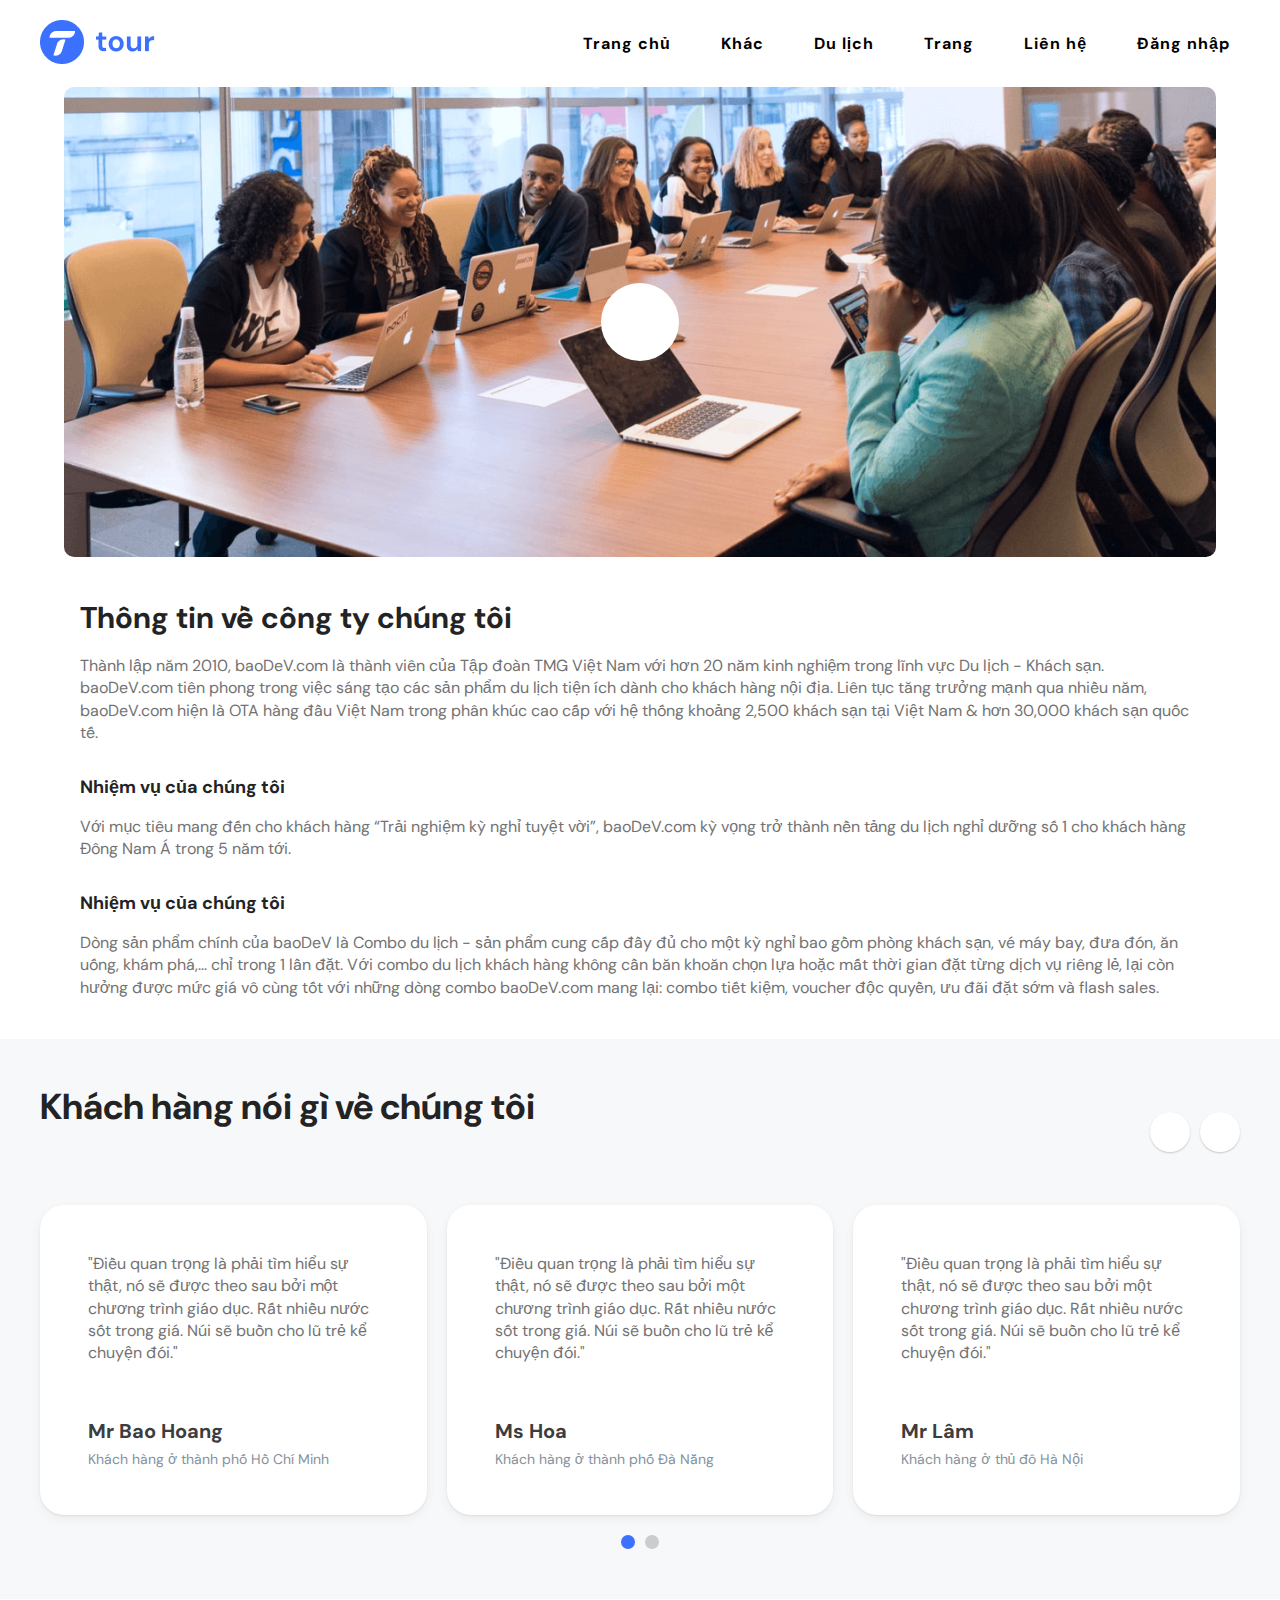
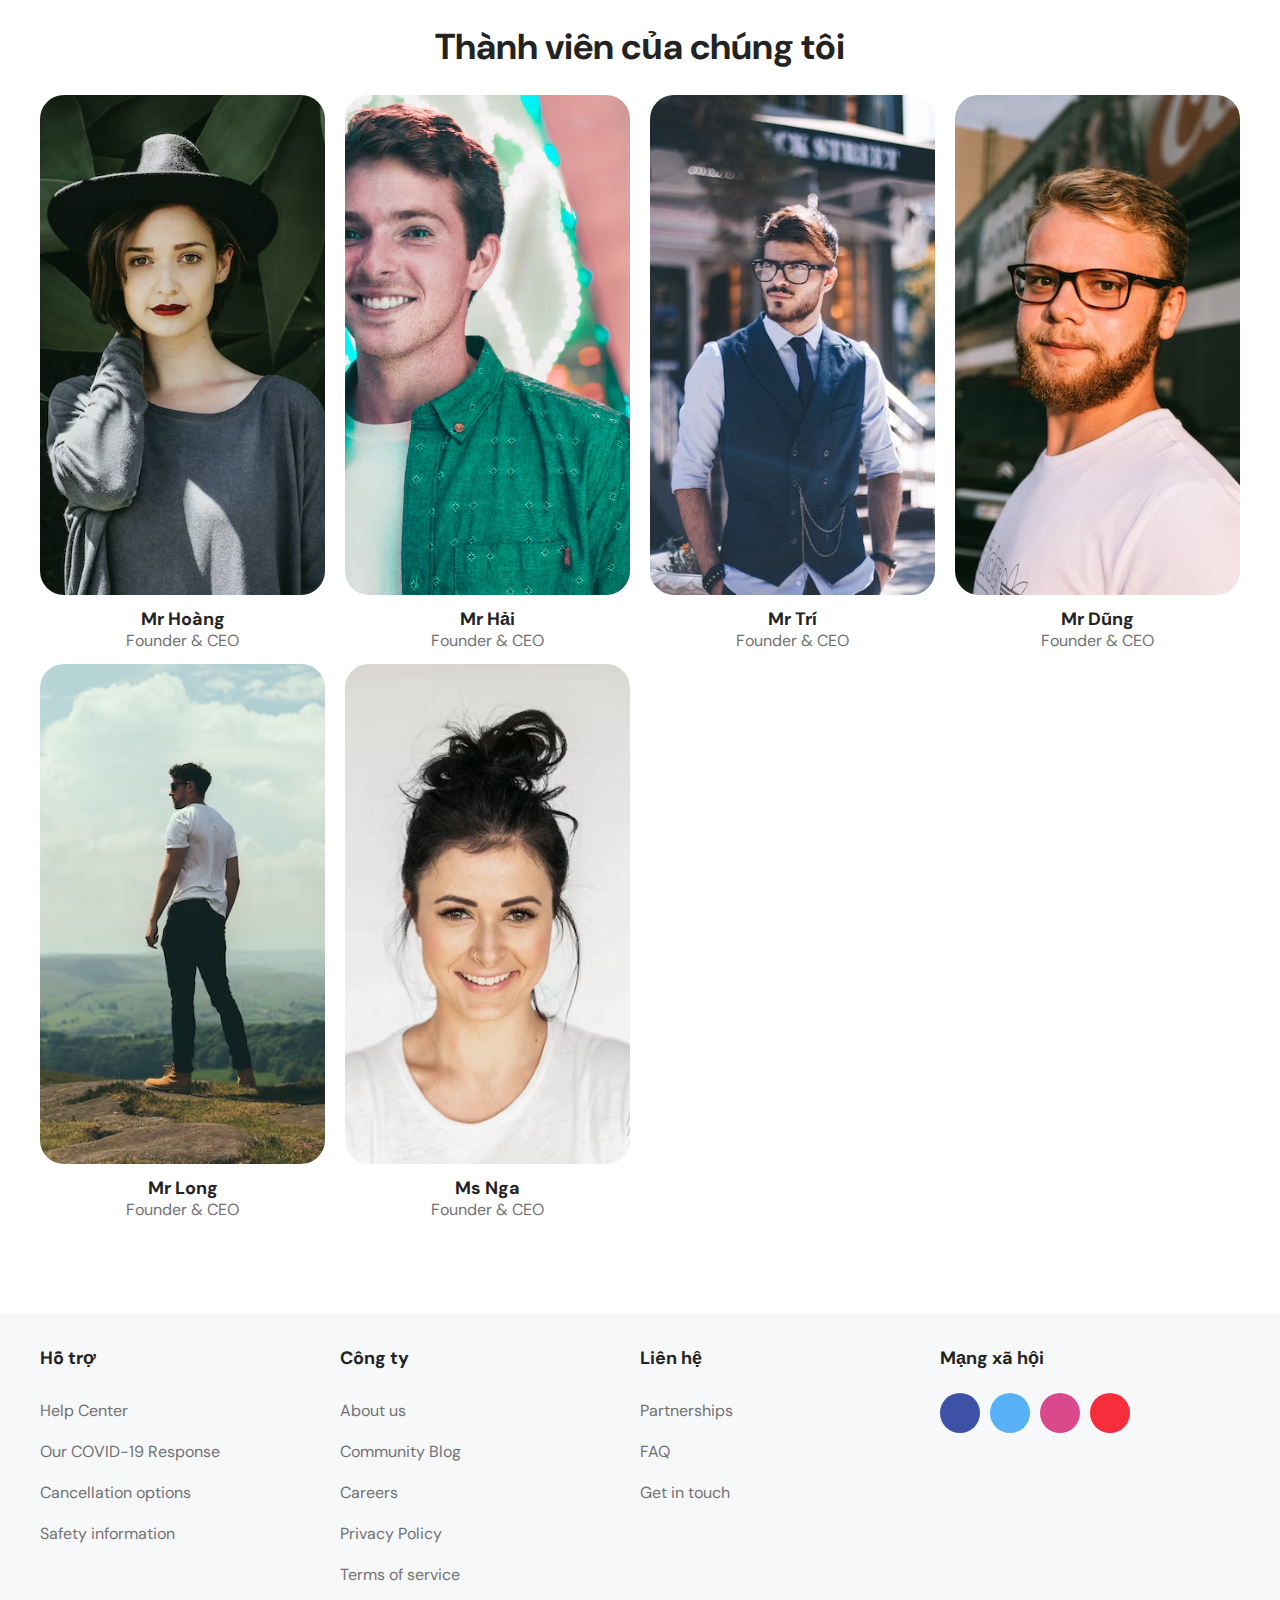
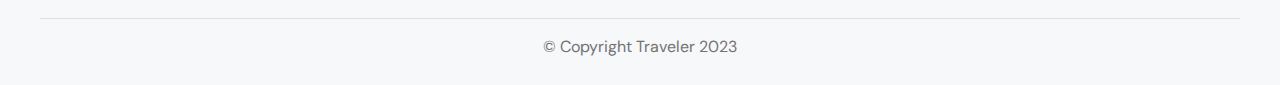
==== commit b4b7af1c: ""10/06/23": end" ====
--- a/about.html
+++ b/about.html
@@ -69,6 +69,9 @@
             <li class="navbar-item">
               <a href="./contact.html" class="navbar-item__link">Liên hệ</a>
             </li>
+            <li class="navbar-item">
+              <a href="./login.html" class="navbar-item__link">Đăng nhập</a>
+            </li>
           </nav>
           <div class="navbar-menu">
             <i class="fa-solid fa-bars navbar-menu__icon"></i>
--- a/assets/css/styles.css
+++ b/assets/css/styles.css
@@ -11,6 +11,20 @@
   font-size: 1.6rem;
   font-family: "DM Sans", sans-serif;
   line-height: 1;
+}
+
+* {
+  margin: 0;
+  padding: 0;
+  box-sizing: border-box;
+}
+
+html {
+  scroll-behavior: smooth;
+}
+
+body {
+  font-size: 1.6rem;
 }
 
 ul,
@@ -72,7 +86,7 @@
   transition: 0.25s all linear;
   opacity: 0;
   visibility: visible;
-  z-index: 10;
+  z-index: 10000;
 }
 .header .navbar .subnav-item__link {
   display: block;
@@ -215,10 +229,10 @@
   font-weight: 500;
 }
 .hero .main-content.main-content--hero {
-  position: relative;
-  top: 50%;
-  transform: translateY(-50%);
-  z-index: 100;
+  position: absolute;
+  top: 40%;
+  left: 50%;
+  transform: translate(-50%, -50%);
 }
 .hero .destination-wrapper {
   display: flex;
@@ -255,7 +269,8 @@
 }
 @media only screen and (max-width: 767.98px) {
   .hero .main-content.main-content--hero {
-    top: 70%;
+    top: 50%;
+    z-index: 0;
   }
   .hero-btn {
     width: 100%;
@@ -363,6 +378,9 @@
   height: 20rem;
 }
 @media only screen and (max-width: 1023.98px) {
+  .top {
+    margin-top: 8rem;
+  }
   .top-tour__heading {
     font-size: 3.2rem;
   }
@@ -387,7 +405,6 @@
 }
 @media only screen and (max-width: 767.98px) {
   .top {
-    margin-top: 8rem;
     padding: 5rem 0;
   }
 }
@@ -405,6 +422,10 @@
   background-color: #fff;
   border-radius: 10px;
   box-shadow: 0 1px 2px rgba(0, 0, 0, 0.0784313725), 0 4px 12px rgba(0, 0, 0, 0.0509803922);
+  transition: all 0.3s ease;
+}
+.popular-item:hover {
+  transform: translateY(-5px);
 }
 .popular-images {
   position: relative;
@@ -1987,6 +2008,143 @@
   }
 }
 
+.login {
+  padding: 5rem 0;
+  background-color: #f7f8fa;
+}
+.login-body {
+  display: flex;
+  align-items: center;
+}
+.login-thumb, .login-block {
+  width: calc(50% - 2rem);
+}
+.login-thumb {
+  height: 40rem;
+  position: relative;
+  display: flex;
+}
+.login-thumb__img {
+  border-radius: 2rem;
+  cursor: pointer;
+  width: 50%;
+  height: 100%;
+  object-fit: cover;
+}
+.login-thumb__img--last {
+  margin-top: 4rem;
+  margin-left: 2rem;
+}
+.login-block {
+  margin-left: auto;
+}
+.login-block__heading {
+  font-size: 3.6rem;
+  color: #232323;
+  font-weight: 700;
+  text-align: center;
+  margin-bottom: 3rem;
+}
+.login-form {
+  background-color: #f7f8fa;
+  box-shadow: 0 2px 4px rgba(0, 0, 0, 0.1);
+  padding: 2rem;
+  border-radius: 1rem;
+  max-width: 60rem;
+  text-align: center;
+}
+.login-group {
+  position: relative;
+  margin-bottom: 1.5rem;
+  padding-bottom: 1.5rem;
+}
+.login-input {
+  width: 100%;
+  padding: 1rem 2rem;
+  border: 1px solid #ccc;
+  border-radius: 8px;
+  font-family: inherit;
+}
+.login-input:focus {
+  outline: none;
+}
+.login-input:focus:not(:placeholder-shown) ~ .login-label span, .login-input:focus ~ .login-label span {
+  transform: translateY(-3rem);
+}
+.login-label {
+  position: absolute;
+  left: 2rem;
+  top: 1rem;
+  user-select: none;
+  pointer-events: none;
+}
+.login-label span {
+  min-width: 5px;
+  display: inline-block;
+  color: #999;
+  transition: cubic-bezier(0.39, 0.575, 0.565, 1.56);
+}
+.login-submit {
+  display: inline-block;
+  padding: 1.5rem 3rem;
+  border: 1px solid #3b71fe;
+  font-family: inherit;
+  font-size: 1.6rem;
+  background-color: #fff;
+  cursor: pointer;
+  border-radius: 1rem;
+  position: relative;
+  z-index: 1;
+}
+.login-submit::before {
+  content: "";
+  width: 0%;
+  height: 100%;
+  border-radius: inherit;
+  position: absolute;
+  background-color: #3b71fe;
+  left: 0;
+  top: 0;
+  z-index: -1;
+}
+.login-submit:hover {
+  color: #fff;
+}
+.login-submit:hover::before {
+  width: 100%;
+  transition: all 0.3 linear;
+  border-color: none;
+}
+@media only screen and (max-width: 1023.98px) {
+  .login-body {
+    flex-direction: column-reverse;
+    padding: 2rem;
+    gap: 2rem 0;
+  }
+  .login-block {
+    width: 100%;
+    margin: 0 auto;
+  }
+  .login-thumb {
+    width: 100%;
+  }
+  .login-form {
+    max-width: unset;
+  }
+}
+@media only screen and (max-width: 767.98px) {
+  .login-thumb {
+    flex-wrap: wrap;
+  }
+  .login-thumb__img {
+    width: calc(50% - 2rem);
+  }
+  .login-thumb__img--last {
+    margin: 0;
+    margin-left: 4rem;
+  }
+}
+
 .footer {
   padding: 3rem 2rem;
   background-color: #f7f8fa;
@@ -2185,22 +2343,28 @@
   opacity: 0.8;
 }
 @media only screen and (max-width: 1023.98px) {
+  .form-body {
+    padding: 1rem;
+  }
   .form-action {
     width: 100%;
   }
 }
 @media only screen and (max-width: 767.98px) {
   .form-action {
-    width: 90%;
+    width: 100%;
   }
   .form-area, .form-input {
-    width: 90%;
+    width: 100%;
   }
   .form-label {
     font-size: 1.4rem;
   }
   .form-submit {
     width: 100%;
+  }
+  .form-action {
+    padding: 2rem;
   }
 }
 
@@ -2517,21 +2681,24 @@
   }
 }
 
+.hero .box-test {
+  width: 100vw;
+  height: 100vh;
+  overflow: hidden;
+}
 .hero #gallery-carousel {
   /* Dynamic Class */
 }
 .hero #gallery-carousel .list {
   position: relative;
-  width: 100%;
   transition: transform 0.5s ease-in-out;
 }
 .hero #gallery-carousel .item {
   position: absolute;
-  width: 100%;
-  height: 60vh;
-  width: inherit;
   left: 0;
   top: 0;
+  width: 100%;
+  height: 100%;
 }
 .hero #gallery-carousel .item img {
   width: 100vw;
@@ -2562,11 +2729,6 @@
 .hero #gallery-carousel .hidden {
   display: none;
 }
-@media only screen and (max-width: 767.98px) {
-  .hero #gallery-carousel .item img {
-    height: 70%;
-  }
-}
 
 *::-webkit-scrollbar {
   display: none;
